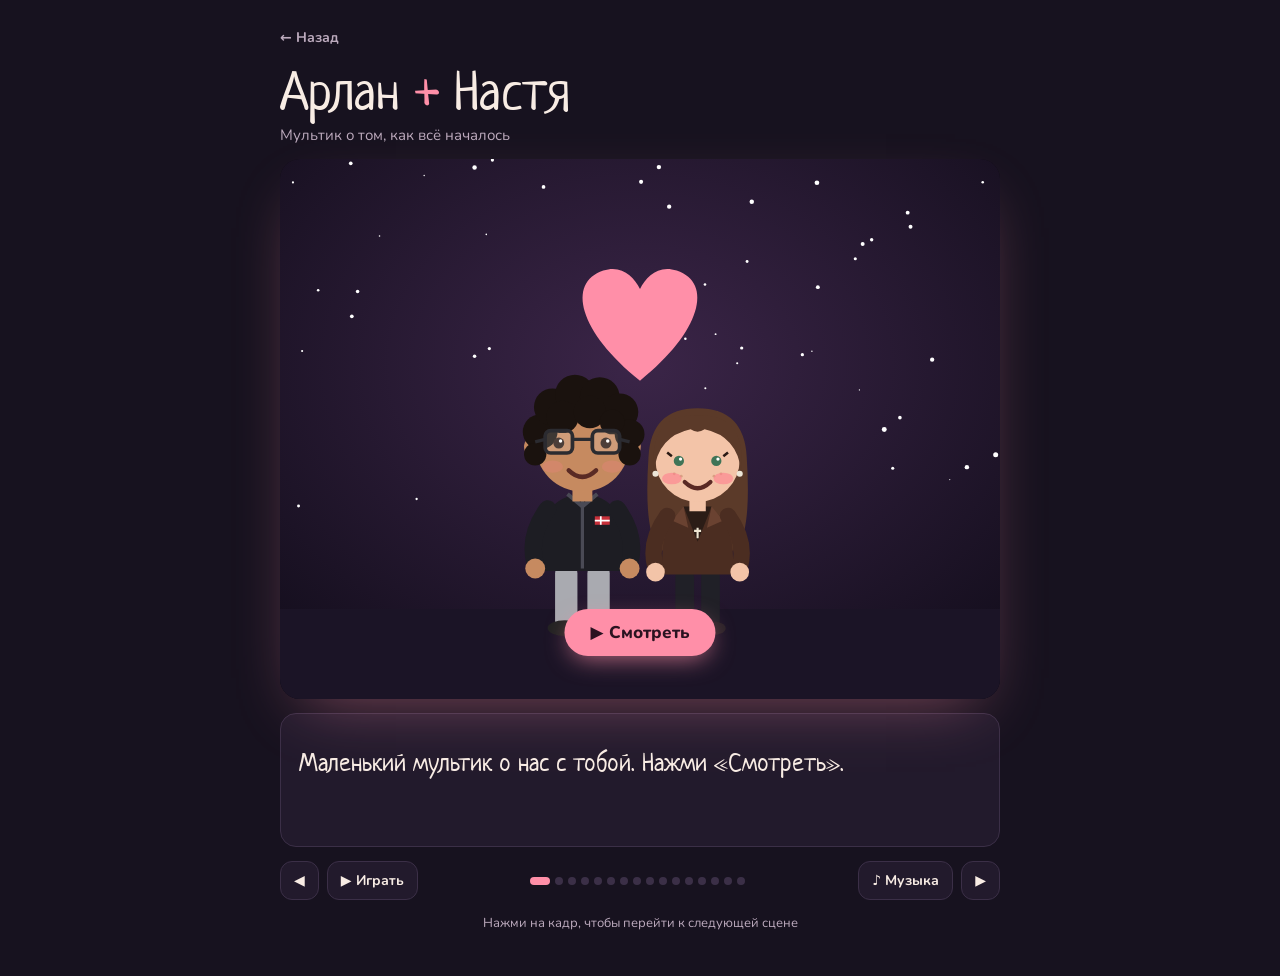
==== static/story.html @ aa07fffa "Мультик «Наш мультик»: отдельная страница и кнопка на вкладке «Мы» Co-Authored-By: Claude Opus 5.5 <" ====
<!doctype html>
<html lang="ru">
<head>
<meta charset="utf-8">
<meta name="viewport" content="width=device-width, initial-scale=1, viewport-fit=cover">
<title>Наш мультик</title>
<script src="https://telegram.org/js/telegram-web-app.js"></script>
<link rel="preconnect" href="https://fonts.googleapis.com">
<link rel="stylesheet" href="https://fonts.googleapis.com/css2?family=Neucha&family=Nunito:wght@400;700;800&display=swap">
<style>
/* Layout: one centered "cinema" player, caption card under the frame, controls row. Single night theme by choice. */
:root{
  --bg:#17121f; --panel:#221a2c; --line:#3b2f47; --fg:#f8ece4; --muted:#bcaabd;
  --rose:#ff8fa8; --gold:#f5c46b;
  --hand:'Neucha','Comic Sans MS',cursive; --body:'Nunito',system-ui,-apple-system,sans-serif;
  color-scheme:dark;
}
body{background:var(--bg);color:var(--fg);font-family:var(--body);
  padding-left:max(16px,env(safe-area-inset-left,0px));padding-right:max(16px,env(safe-area-inset-right,0px));padding-top:calc(16px + env(safe-area-inset-top,0px));padding-bottom:calc(36px + env(safe-area-inset-bottom,0px))}
.back{font:700 14px var(--body);color:var(--muted);background:none;border:0;padding:4px 0;cursor:pointer;align-self:flex-start}
.wrap{max-width:720px;margin:0 auto;display:flex;flex-direction:column;gap:14px}
header h1{font-family:var(--hand);font-weight:400;font-size:clamp(36px,9vw,54px);margin:0;line-height:1;text-wrap:balance}
header h1 span{color:var(--rose)}
header p{margin:6px 0 0;color:var(--muted);font-size:15px}
.stage{position:relative;aspect-ratio:4/3;max-width:100%;border-radius:20px;overflow:hidden;background:#0d0a12;
  box-shadow:0 24px 60px -24px rgba(255,143,168,.45);cursor:pointer;-webkit-tap-highlight-color:transparent}
.stage svg{display:block;width:100%;height:100%}
.bar{position:absolute;left:0;bottom:0;height:4px;width:0;background:var(--rose)}
.bar.run{animation:bar linear forwards}
@keyframes bar{to{width:100%}}
.startbtn{position:absolute;left:50%;bottom:8%;transform:translateX(-50%);font:800 17px var(--body);padding:12px 26px;border-radius:999px;border:0;
  background:var(--rose);color:#2a1220;cursor:pointer;box-shadow:0 8px 24px -6px rgba(255,143,168,.7);white-space:nowrap}
.startbtn:focus-visible,.btn:focus-visible,.dot:focus-visible{outline:2px solid var(--gold);outline-offset:3px}
.cap{background:var(--panel);border:1px solid var(--line);border-radius:16px;padding:14px 18px;min-height:104px}
.eyebrow{font-size:12px;letter-spacing:.08em;text-transform:uppercase;color:var(--gold);font-weight:800;min-height:15px}
.captext{font-family:var(--hand);font-size:clamp(21px,4.8vw,26px);line-height:1.3;margin-top:4px}
.captext.in{animation:capin .7s ease both}
@keyframes capin{from{opacity:0;transform:translateY(6px)}to{opacity:1;transform:none}}
.controls{display:flex;align-items:center;gap:8px;flex-wrap:wrap}
.btn{font:700 14px var(--body);color:var(--fg);background:var(--panel);border:1px solid var(--line);border-radius:12px;padding:9px 13px;cursor:pointer}
.btn:active{transform:translateY(1px)}
.dots{display:flex;gap:5px;flex:1;justify-content:center;min-width:0;flex-wrap:wrap}
.dot{width:8px;height:8px;border-radius:4px;background:var(--line);border:0;padding:0;cursor:pointer;transition:width .3s,background .3s}
.dot.on{background:var(--rose);width:20px}
.hint{color:var(--muted);font-size:13px;text-align:center;margin:0}

/* scene animation */
.hand{font-family:var(--hand)} .ui{font-family:var(--body)}
.bob{animation:bob 2.6s ease-in-out infinite}
@keyframes bob{50%{transform:translateY(-1.6px)}}
.blink{transform-box:fill-box;transform-origin:center;animation:blink 4.2s infinite}
@keyframes blink{0%,93%,100%{transform:scaleY(1)}96%{transform:scaleY(.1)}}
.pop{transform-box:fill-box;transform-origin:center bottom;animation:pop .55s cubic-bezier(.3,1.6,.5,1) both}
@keyframes pop{from{opacity:0;transform:scale(.4)}to{opacity:1;transform:scale(1)}}
.popbig{transform-box:fill-box;transform-origin:center;animation:popbig 1.2s cubic-bezier(.3,1.6,.5,1) both}
@keyframes popbig{0%{opacity:0;transform:scale(.2)}60%{opacity:1;transform:scale(1.15)}100%{opacity:1;transform:scale(1)}}
.rise{animation:rise 3.4s ease-in infinite both}
@keyframes rise{0%{opacity:0;transform:translateY(0) scale(.6)}20%{opacity:1}100%{opacity:0;transform:translateY(-80px) scale(1.15)}}
.fall{transform-box:fill-box;transform-origin:center;animation:fall 7s linear infinite}
@keyframes fall{from{transform:translate(0,-20px) rotate(0)}to{transform:translate(-40px,320px) rotate(400deg)}}
.tw{animation:tw 3s ease-in-out infinite}
@keyframes tw{50%{opacity:.25}}
.flick{animation:flick 4s ease-in-out infinite}
@keyframes flick{50%{opacity:.75}}
.flick2{animation:flick2 .9s steps(3) infinite}
@keyframes flick2{0%{opacity:1}33%{opacity:.8}66%{opacity:.93}}
.pulse{transform-box:fill-box;transform-origin:center;animation:pulse 1.6s ease-in-out infinite}
@keyframes pulse{0%,100%{transform:scale(1)}15%{transform:scale(1.12)}30%{transform:scale(1)}45%{transform:scale(1.08)}}
.drift-r{animation:dr 7s ease-in-out both}
@keyframes dr{from{transform:translateX(-26px)}to{transform:translateX(26px)}}
.drift-l{animation:dl 7s ease-in-out both}
@keyframes dl{from{transform:translateX(26px)}to{transform:translateX(-26px)}}
.drive{animation:drive 5s linear infinite}
@keyframes drive{from{transform:translateX(-140px)}to{transform:translateX(560px)}}
.sunup{animation:sunup 6.5s ease-out both}
@keyframes sunup{from{transform:translateY(70px)}to{transform:translateY(0)}}
.fadeout{animation:fadeout 5.5s ease-out both}
@keyframes fadeout{from{opacity:.85}to{opacity:0}}
.steam{animation:steam 2.4s ease-in-out infinite}
@keyframes steam{0%{opacity:0;transform:translateY(3px)}40%{opacity:.8}100%{opacity:0;transform:translateY(-6px)}}
.flame{transform-box:fill-box;transform-origin:center bottom;animation:flame .5s ease-in-out infinite alternate}
@keyframes flame{from{transform:scale(1,1) rotate(-3deg)}to{transform:scale(.9,1.12) rotate(3deg)}}
.glowtext{animation:flick 2.5s ease-in-out infinite}
@media (prefers-reduced-motion:reduce){
  .stage *{animation-duration:.001s!important;animation-iteration-count:1!important;animation-delay:0s!important}
  .captext.in{animation:none}
}
</style>
</head>
<body>


<div class="wrap">
  <button class="back" id="back" type="button">← Назад</button>
  <header>
    <h1>Арлан <span>+</span> Настя</h1>
    <p>Мультик о том, как всё началось</p>
  </header>

  <div class="stage" id="stage" role="button" tabindex="0" aria-label="Следующая сцена">
    <svg id="sv" viewBox="0 0 400 300" preserveAspectRatio="xMidYMid slice" aria-hidden="true"></svg>
    <div class="bar" id="bar"></div>
    <button class="startbtn" id="start" type="button">▶ Смотреть</button>
  </div>

  <div class="cap" aria-live="polite">
    <div class="eyebrow" id="eb"></div>
    <div class="captext" id="ct"></div>
  </div>

  <div class="controls">
    <button class="btn" id="prev" type="button" aria-label="Назад">◀</button>
    <button class="btn" id="play" type="button">❚❚ Пауза</button>
    <div class="dots" id="dots"></div>
    <button class="btn" id="mus" type="button">♪ Музыка</button>
    <button class="btn" id="next" type="button" aria-label="Вперёд">▶</button>
  </div>
  <p class="hint">Нажми на кадр, чтобы перейти к следующей сцене</p>
</div>

<script>
/* Telegram Mini App: системная кнопка «Назад» возвращает в приложение */
const tg=window.Telegram?.WebApp;tg?.ready();tg?.expand();
const goBack=()=>{if(history.length>1)history.back();else location.href='/'};
document.getElementById('back').onclick=goBack;
if(tg?.BackButton&&tg.isVersionAtLeast?.('6.1')){tg.BackButton.show();tg.BackButton.onClick(goBack)}
/* ---------- helpers ---------- */
const R=seed=>{let s=seed;return()=>(s=(s*16807)%2147483647)/2147483647};
const f1=n=>n.toFixed(1);
function stars(n,maxY=150,seed=3){const r=R(seed);let o='';for(let k=0;k<n;k++){o+=`<circle class="tw" style="animation-delay:${f1(r()*3)}s" cx="${f1(r()*400)}" cy="${f1(r()*maxY)}" r="${(r()*1.1+.3).toFixed(2)}" fill="#fff"/>`}return o}
const HEART='M0 8 C -10 0 -12 -8 -6 -10 C -3 -11 -1 -9 0 -7 C 1 -9 3 -11 6 -10 C 12 -8 10 0 0 8Z';
const heart=(x,y,s,c)=>`<path transform="translate(${x} ${y}) scale(${s})" d="${HEART}" fill="${c}"/>`;
function rising(x,y,n,seed=9,base=0){const r=R(seed);let o='';for(let k=0;k<n;k++){o+=`<g class="rise" style="animation-delay:${f1(base+k*.6+r()*.3)}s">${heart(f1(x+(r()-.5)*40),f1(y+(r()-.5)*10),(r()*.5+.7).toFixed(2),k%2?'#ff8fa8':'#ff5f7e')}</g>`}return o}
function bubble(x,y,t,d=0,side='l'){const w=t.length*6.4+24,bx=x-w/2;
  const tail=side==='none'?`<circle cx="${x-8}" cy="${y+17}" r="3" fill="#fffaf5" stroke="#2b2030" stroke-width="1.2"/><circle cx="${x-13}" cy="${y+24}" r="2" fill="#fffaf5" stroke="#2b2030" stroke-width="1.2"/>`
   :side==='l'?`<path d="M${x-w/4},${y+10} l-7,10 l14,-10" fill="#fffaf5" stroke="#2b2030" stroke-width="1.4" stroke-linejoin="round"/>`
   :`<path d="M${x+w/4},${y+10} l7,10 l-14,-10" fill="#fffaf5" stroke="#2b2030" stroke-width="1.4" stroke-linejoin="round"/>`;
  return `<g class="pop" style="animation-delay:${d}s">${tail}<rect x="${f1(bx)}" y="${y-13}" width="${f1(w)}" height="24" rx="12" fill="#fffaf5" stroke="#2b2030" stroke-width="1.4"/><rect x="${f1(bx+1)}" y="${y+5}" width="${f1(w-2)}" height="5" fill="#fffaf5"/><text x="${x}" y="${y+4}" text-anchor="middle" font-size="11.5" font-weight="800" class="ui" fill="#2b2030">${t}</text></g>`}
const hu=(x,y,s,w)=>[x+(w+10)*s,y-67*s];

/* ---------- characters ---------- */
const G={sk:'#c68a60',hair:'#1a120e'}, N={sk:'#f3c4a8',hair:'#5b3a29'};
function eyes(o,dx,y,col){
  if(o.mood==='laugh')return `<path d="M${-dx-3},${y+1} Q${-dx},${y-3} ${-dx+3},${y+1} M${dx-3},${y+1} Q${dx},${y-3} ${dx+3},${y+1}" stroke="#2a1a14" stroke-width="1.7" fill="none" stroke-linecap="round"/>`;
  return `<g class="blink"><circle cx="${-dx}" cy="${y}" r="2.2" fill="${col}"/><circle cx="${dx}" cy="${y}" r="2.2" fill="${col}"/><circle cx="${-dx+.7}" cy="${y-.8}" r=".7" fill="#fff"/><circle cx="${dx+.7}" cy="${y-.8}" r=".7" fill="#fff"/></g>`}
function mouth(o,y){const m=o.mood||'smile';
  if(m==='laugh')return `<path d="M-7,${y-2} Q0,${y+9} 7,${y-2}Z" fill="#7a2e33"/><path d="M-5,${y-1.3} H5" stroke="#fff" stroke-width="1.7"/>`;
  if(m==='o')return `<ellipse cx="0" cy="${y}" rx="2.4" ry="3" fill="#7a2e33"/>`;
  return `<path d="M-5.5,${y-1.5} Q0,${y+3.8} 5.5,${y-1.5}" stroke="#5a2a24" stroke-width="1.8" fill="none" stroke-linecap="round"/>`}
function blush(o,y,dx=12){const op=o.blush?.6:.22;return `<ellipse cx="${-dx}" cy="${y}" rx="4.2" ry="2.5" fill="#ff7f8e" opacity="${op}"/><ellipse cx="${dx}" cy="${y}" rx="4.2" ry="2.5" fill="#ff7f8e" opacity="${op}"/>`}
function arms(o,top,sk,w){
  const L=`<path d="M${-w},-49 Q${-w-8},-38 ${-w-5},-27" stroke="${top}" stroke-width="7" fill="none" stroke-linecap="round"/><circle cx="${-w-5}" cy="-25" r="4" fill="${sk}"/>`;
  const Rr=o.arm==='up'
    ?`<path d="M${w},-49 Q${w+12},-50 ${w+10},-64" stroke="${top}" stroke-width="7" fill="none" stroke-linecap="round"/><circle cx="${w+10}" cy="-67" r="4" fill="${sk}"/>`
    :`<path d="M${w},-49 Q${w+8},-38 ${w+5},-27" stroke="${top}" stroke-width="7" fill="none" stroke-linecap="round"/><circle cx="${w+5}" cy="-25" r="4" fill="${sk}"/>`;
  return L+Rr}
const apron=(c='#8d8a6f',logo=true)=>`<path d="M-13,-47 L13,-47 L15,-14 L-15,-14Z" fill="${c}"/><path d="M-11,-47 L-15,-54 M11,-47 L15,-54" stroke="${c}" stroke-width="2.5"/>${logo?`<circle cx="0" cy="-33" r="4.5" fill="none" stroke="#f3f0e6" stroke-width="1.2"/><circle cx="-9" cy="-44" r="1.6" fill="#cfcfcf"/><circle cx="9" cy="-44" r="1.6" fill="#cfcfcf"/>`:`<rect x="-6" y="-32" width="12" height="8" rx="2" fill="rgba(255,255,255,.25)"/>${heart(0,-40,.45,'#fff')}`}`;

function guy(x,y,o={}){const s=o.s||1.38,out=o.outfit||'fleece';
  const top={fleece:'#1d1d23',apron:'#efece5',black:'#151518'}[out];
  const pants=out==='fleece'?'#a9aab0':'#2a2a30';
  let ex='';
  if(out==='fleece')ex=`<path d="M0,-53 V-25" stroke="#4a4a55" stroke-width="1.3"/><path d="M-6,-55 L0,-50 L6,-55" stroke="#4a4a55" stroke-width="1.6" fill="none"/><rect x="5" y="-46" width="6" height="3.4" fill="#c8303a"/><path d="M5,-44.3 h6 M7.4,-46 v3.4" stroke="#fff" stroke-width=".7"/>`;
  if(out==='apron')ex=apron();
  if(out==='black')ex=`<path d="M-7,-54 L0,-46 L7,-54" stroke="#33333b" stroke-width="2" fill="none"/>`;
  if(o.apronC)ex+=apron(o.apronC,false);
  if(o.bag)ex+=`<path d="M-12,-53 L-14,-28 M12,-53 L14,-28" stroke="#dcdcd6" stroke-width="3.2"/>`;
  const hair=[[-17,-80,7],[-12,-90,7.5],[-3,-95,8],[7,-94,8],[15,-88,7.5],[19,-79,6],[-19,-71,4.5],[19,-71,4.5],[-8,-86,6.5],[3,-88,6.5],[12,-84,5]].map(([a,b,r])=>`<circle cx="${a}" cy="${b}" r="${r}"/>`).join('');
  return `<g transform="translate(${x} ${y}) scale(${s})"><g class="${o.cls||'bob'}">
<rect x="-11" y="-26" width="9" height="25" rx="3" fill="${pants}"/><rect x="2" y="-26" width="9" height="25" rx="3" fill="${pants}"/>
<ellipse cx="-7" cy="-1" rx="7" ry="3.2" fill="#222"/><ellipse cx="7" cy="-1" rx="7" ry="3.2" fill="#222"/>
<path d="M-18,-24 Q-20,-54 0,-55 Q20,-54 18,-24Z" fill="${top}"/>${ex}
${arms(o,top,G.sk,14)}
<rect x="-4" y="-60" width="8" height="8" fill="${G.sk}"/>
<circle cx="-19" cy="-74" r="4.5" fill="${G.sk}"/><circle cx="19" cy="-74" r="4.5" fill="${G.sk}"/>
<circle cx="0" cy="-75" r="19" fill="${G.sk}"/>
<g fill="${G.hair}">${hair}</g>
${blush(o,-66)}${eyes(o,9.5,-75.5,'#2a1a14')}
<g fill="rgba(255,255,255,.16)" stroke="#2b2b30" stroke-width="1.5"><rect x="-15" y="-80.5" width="11" height="9" rx="2.2"/><rect x="4" y="-80.5" width="11" height="9" rx="2.2"/></g>
<path d="M-4,-77 H4 M-15,-77 L-19,-76 M15,-77 L19,-76" stroke="#2b2b30" stroke-width="1.3"/>
${mouth(o,-63)}
</g></g>`}

function girl(x,y,o={}){const s=o.s||1.3,out=o.outfit||'leather';
  const top={leather:'#4b2d21',hoodie:'#eaa79c',apron:'#efece5',black:'#18171b'}[out];
  const pants=out==='hoodie'?'#8e8f97':'#202027';
  const cross=`<path d="M0,-44 v4.5 M-1.5,-42.6 h3" stroke="#eee5d2" stroke-width=".9"/>`;
  let ex='';
  if(out==='leather')ex=`<path d="M-6,-53 L0,-38 L6,-53Z" fill="#2b1c16"/><path d="M-6,-53 L-11,-47 L-4,-44Z M6,-53 L11,-47 L4,-44Z" fill="#6a4231"/>${cross}`;
  if(out==='hoodie')ex=`<path d="M-9,-53 Q0,-46 9,-53" stroke="#d48d83" stroke-width="2.6" fill="none"/><path d="M-3,-50 v9 M3,-50 v9" stroke="#f8d6d0" stroke-width="1.2"/><path d="M-11,-35 H11 V-28 H-11Z" fill="#df978c"/>`;
  if(out==='apron')ex=apron();
  if(out==='black')ex=`<path d="M-6,-53 Q0,-41 6,-53" stroke="#eee5d2" stroke-width=".7" fill="none"/>${cross}`;
  if(o.apronC)ex+=apron(o.apronC,false);
  const back=o.hair==='pony'?`<ellipse cx="0" cy="-78" rx="19.5" ry="18" fill="${N.hair}"/>`
    :`<path d="M-21,-74 Q-23,-44 -17,-35 Q-8,-31 0,-35 Q8,-31 17,-35 Q23,-44 21,-74 Q20,-95 0,-95 Q-20,-95 -21,-74Z" fill="${N.hair}"/>`;
  const lash=o.mood==='laugh'?'':`<path d="M-11,-74.5 l-2,-1.6 M11,-74.5 l2,-1.6" stroke="#2a1a14" stroke-width="1.1"/>`;
  return `<g transform="translate(${x} ${y}) scale(${s})"><g class="${o.cls||'bob'}">
${back}
<rect x="-9.5" y="-26" width="8" height="25" rx="3" fill="${pants}"/><rect x="1.5" y="-26" width="8" height="25" rx="3" fill="${pants}"/>
<ellipse cx="-6" cy="-1" rx="6" ry="3" fill="#2a2228"/><ellipse cx="6" cy="-1" rx="6" ry="3" fill="#2a2228"/>
<path d="M-15,-24 Q-17,-52 0,-53 Q17,-52 15,-24Z" fill="${top}"/>${ex}
${arms(o,top,N.sk,13)}
<rect x="-3.5" y="-58" width="7" height="7" fill="${N.sk}"/>
<circle cx="0" cy="-73" r="18" fill="${N.sk}"/>
<path d="M-18.6,-68 Q-21,-93 0,-92 Q21,-93 18.6,-68 Q17,-83 3,-86 Q0,-84 -3,-86 Q-17,-83 -18.6,-68Z" fill="${N.hair}"/>
<circle cx="-18" cy="-67" r="1.3" fill="#ece6d8"/><circle cx="18" cy="-67" r="1.3" fill="#ece6d8"/>
<g fill="#c98a6c" opacity=".6"><circle cx="-10" cy="-67" r=".6"/><circle cx="-7" cy="-66" r=".6"/><circle cx="7" cy="-66" r=".6"/><circle cx="10" cy="-67" r=".6"/></g>
${blush(o,-65,11)}${eyes(o,8,-72.5,'#3f7457')}${lash}
${mouth(o,-62)}
</g></g>`}

/* ---------- props ---------- */
const cup=(x,y)=>`<g transform="translate(${f1(x)} ${f1(y)})"><path class="steam" d="M-1,-6 q-3,-4 0,-8 q3,-4 0,-8" stroke="#fff" stroke-opacity=".75" fill="none" stroke-width="1.3"/><path d="M-5,0 L5,0 L4,12 L-4,12Z" fill="#f4efe6"/><rect x="-6" y="-2" width="12" height="3" rx="1" fill="#6b4a36"/><rect x="-4.6" y="4" width="9.2" height="4" fill="#b98a62"/></g>`;
const tray=(x,y)=>`<g transform="translate(${f1(x)} ${f1(y)})"><rect x="-10" y="-11" width="7" height="9" rx="1.5" fill="#fff"/><rect x="2" y="-13" width="6" height="11" rx="1" fill="#e8d7c0"/><ellipse cx="0" cy="-1" rx="17" ry="3.6" fill="#3a3a40"/></g>`;
const phone=(x,y)=>`<g transform="translate(${f1(x)} ${f1(y)})"><rect x="-5.5" y="-10" width="11" height="19" rx="2.4" fill="#26222b"/><rect x="-4.2" y="-8.3" width="8.4" height="15" rx="1.2" fill="#9fd0ff" class="flick"/></g>`;
function bouquet(x,y){const r=R(21);let ro='';const pts=[];for(let k=0;k<30;k++){const a=r()*Math.PI*2,d=Math.sqrt(r());pts.push([Math.cos(a)*d*30,Math.sin(a)*d*11-19])}
  pts.sort((a,b)=>a[1]-b[1]).forEach(([a,b])=>{ro+=`<circle cx="${f1(a)}" cy="${f1(b)}" r="5.3" fill="#fbd0d4"/><circle cx="${f1(a)}" cy="${f1(b)}" r="2.7" fill="#ec7f98"/>`});
  return `<g transform="translate(${x} ${y})"><path d="M-37,-16 L37,-16 L9,48 L-9,48Z" fill="#f4a6c8"/><ellipse cx="0" cy="-19" rx="34" ry="13" fill="#2f6b3e"/>${ro}<path d="M-39,-12 Q0,6 39,-12 L31,10 Q0,22 -31,10Z" fill="#e87cb0"/><path d="M-10,40 L10,40 L17,57 L0,48 L-17,57Z" fill="#f8b6d4"/></g>`}
const popcorn=(x,y)=>`<g transform="translate(${x} ${y})"><g fill="#fff4cf"><circle cx="-8" cy="-21" r="5"/><circle cx="0" cy="-24" r="5.5"/><circle cx="8" cy="-21" r="5"/><circle cx="-3" cy="-19" r="4"/><circle cx="4" cy="-19" r="4"/></g><path d="M-12,-18 L12,-18 L9,8 L-9,8Z" fill="#fff"/><path d="M-8,-18 L-6.5,8 L-3.5,8 L-4.5,-18Z M3.5,-18 L3,8 L6,8 L8,-18Z" fill="#d8323f"/></g>`;
function benchBack(x,g,w,s=1.35){return `<g fill="#6b4630"><rect x="${x-w/2}" y="${g-62*s}" width="${w}" height="${7*s}" rx="2"/><rect x="${x-w/2}" y="${g-50*s}" width="${w}" height="${7*s}" rx="2"/></g>`}
function benchFront(x,g,w,s=1.35){return `<rect x="${x-w/2-4}" y="${g-28*s}" width="${w+8}" height="${8*s}" rx="2" fill="#87593b"/><rect x="${x-w/2+6}" y="${g-17*s}" width="6" height="${17*s}" fill="#2c2a30"/><rect x="${x+w/2-12}" y="${g-17*s}" width="6" height="${17*s}" fill="#2c2a30"/>`}
function sparkle(x,y,d,c='#ffe9a8'){return `<g class="pop" style="animation-delay:${d}s"><path transform="translate(${x} ${y})" d="M0,-7 L1.6,-1.6 L7,0 L1.6,1.6 L0,7 L-1.6,1.6 L-7,0 L-1.6,-1.6Z" fill="${c}"/></g>`}
const label=(x,y,t,anchor='start')=>{const w=t.length*7.4+18;const rx=anchor==='end'?x-w:x;return `<rect x="${rx}" y="${y-14}" width="${w}" height="21" rx="10.5" fill="rgba(20,14,28,.55)"/><text x="${rx+w/2}" y="${y+1}" text-anchor="middle" font-size="12" font-weight="800" class="ui" fill="#fff">${t}</text>`};

/* ---------- backgrounds ---------- */
function cafeBg(){const r=R(11);let sp='';const cs=['#b9ad9c','#f0e8db','#a99c8a'];for(let k=0;k<70;k++)sp+=`<circle cx="${f1(r()*400)}" cy="${f1(238+r()*62)}" r="${(r()*1.6+.4).toFixed(2)}" fill="${cs[k%3]}"/>`;
  return `<defs><linearGradient id="wall" x1="0" y1="0" x2="0" y2="1"><stop offset="0" stop-color="#efe3d0"/><stop offset="1" stop-color="#d8c6ad"/></linearGradient><radialGradient id="lampg"><stop offset="0" stop-color="#ffe7b0" stop-opacity=".85"/><stop offset="1" stop-color="#ffe7b0" stop-opacity="0"/></radialGradient></defs>
<rect width="400" height="300" fill="url(#wall)"/>
<g fill="#c9b293" opacity=".35"><ellipse cx="160" cy="120" rx="9" ry="3"/><ellipse cx="200" cy="170" rx="6" ry="2"/><ellipse cx="140" cy="200" rx="10" ry="3"/><ellipse cx="220" cy="100" rx="5" ry="2"/></g>
<rect x="22" y="44" width="96" height="120" rx="4" fill="#cfe3ea" stroke="#9c6a3c" stroke-width="5"/><path d="M70,44 V164 M22,104 H118" stroke="#9c6a3c" stroke-width="3"/>
${[160,230,300].map(x=>`<path d="M${x},0 V38" stroke="#3a2b22" stroke-width="1.5"/><circle cx="${x}" cy="58" r="42" fill="url(#lampg)" class="flick"/><path d="M${x-12},50 Q${x},32 ${x+12},50Z" fill="#2f2620"/>`).join('')}
<rect x="252" y="88" width="120" height="5" fill="#9c6a3c"/><g fill="#fff"><rect x="262" y="76" width="9" height="12" rx="2"/><rect x="278" y="78" width="8" height="10" rx="2"/><rect x="342" y="76" width="9" height="12" rx="2"/></g><path d="M300,88 q6,-14 14,0" fill="#5d8a4e"/>
<rect x="236" y="158" width="170" height="80" fill="#b07c48"/><rect x="232" y="152" width="178" height="8" rx="2" fill="#8a5b30"/>
<g stroke="#9a6a3c" stroke-width="2">${[250,266,282,298,314,330,346,362,378,394].map(x=>`<path d="M${x},162 V236"/>`).join('')}</g>
<rect x="300" y="122" width="50" height="30" rx="4" fill="#c9ccd1"/><rect x="306" y="128" width="38" height="8" rx="1" fill="#3a3d44"/><circle cx="315" cy="144" r="2" fill="#e05050"/>
<rect y="236" width="400" height="64" fill="#ddd5c8"/>${sp}`}

function parkBg(seed=5){const r=R(seed);let dots='',lv='';
  for(let k=0;k<45;k++)dots+=`<circle cx="${f1(r()*400)}" cy="${f1(r()*115)}" r="${f1(r()*1.6+1.6)}" fill="#d8b440" opacity=".8"/>`;
  for(let k=0;k<8;k++)lv+=`<g class="fall" style="animation-delay:${f1(-r()*7)}s;animation-duration:${f1(6+r()*4)}s"><ellipse cx="${f1(30+r()*360)}" cy="0" rx="3.2" ry="1.8" fill="#e6b93e"/></g>`;
  return `<defs><linearGradient id="nsky" x1="0" y1="0" x2="0" y2="1"><stop offset="0" stop-color="#0b1026"/><stop offset="1" stop-color="#2a3352"/></linearGradient><radialGradient id="lamp"><stop offset="0" stop-color="#fff2c4" stop-opacity=".9"/><stop offset=".35" stop-color="#ffd98a" stop-opacity=".28"/><stop offset="1" stop-color="#ffd98a" stop-opacity="0"/></radialGradient></defs>
<rect width="400" height="300" fill="url(#nsky)"/>${stars(30,120,seed)}
<rect x="40" y="90" width="9" height="170" fill="#251c16"/><rect x="352" y="100" width="8" height="160" fill="#251c16"/><rect x="120" y="70" width="6" height="170" fill="#251c16"/>
<g fill="#1d3624"><ellipse cx="30" cy="70" rx="80" ry="60"/><ellipse cx="130" cy="38" rx="72" ry="45"/><ellipse cx="260" cy="28" rx="92" ry="45"/><ellipse cx="380" cy="70" rx="70" ry="60"/></g>
<g fill="#2b4a2c"><ellipse cx="60" cy="88" rx="50" ry="32"/><ellipse cx="350" cy="96" rx="46" ry="30"/><ellipse cx="200" cy="44" rx="40" ry="22"/></g>${dots}
<rect x="318" y="118" width="4" height="150" fill="#3b4049"/><ellipse cx="320" cy="116" rx="10" ry="6" fill="#fff4d0"/><circle cx="320" cy="124" r="95" fill="url(#lamp)" class="flick"/>
<rect y="240" width="400" height="60" fill="#1f2a1d"/><path d="M110,300 L290,300 L236,240 L164,240Z" fill="#6a5747"/>
<g stroke="#57473a" stroke-width="1"><path d="M156,255 H244 M145,270 H255 M132,286 H268"/></g>
<g fill="#d0a63a" opacity=".7"><ellipse cx="60" cy="262" rx="3" ry="1.6"/><ellipse cx="300" cy="280" rx="3" ry="1.6"/><ellipse cx="340" cy="258" rx="3" ry="1.6"/><ellipse cx="80" cy="290" rx="3" ry="1.6"/></g>${lv}`}

function house(x,g,w,h,wall,roof,r){const ww=w*.22,wh=h*.32,wy=g-h*.72;
  const win=(wx,lit)=>`<rect x="${f1(wx)}" y="${f1(wy)}" width="${f1(ww)}" height="${f1(wh)}" fill="${lit?'#ffd98a':'#232236'}" ${lit?`class="flick" style="animation-delay:${f1(r()*3)}s"`:''}/><path d="M${f1(wx+ww/2)},${f1(wy)} v${f1(wh)} M${f1(wx)},${f1(wy+wh/2)} h${f1(ww)}" stroke="#5a4636" stroke-width="1.5"/><rect x="${f1(wx-2)}" y="${f1(wy+wh)}" width="${f1(ww+4)}" height="3" fill="#e9e1d6"/>`;
  return `<rect x="${f1(x+w*.68)}" y="${f1(g-h-h*.5)}" width="${f1(w*.1)}" height="${f1(h*.4)}" fill="#5a3b2d"/><rect x="${x}" y="${g-h}" width="${w}" height="${h}" fill="${wall}"/><rect x="${x}" y="${g-h}" width="${w}" height="${h}" fill="#0b0e22" opacity=".28"/><path d="M${x-10},${g-h} L${f1(x+w/2)},${f1(g-h-h*.62)} L${x+w+10},${g-h}Z" fill="${roof}"/>${win(x+w*.14,r()<.85)}${win(x+w*.64,r()<.6)}`}
function fence(x0,x1,g,gx){let o='';for(let x=x0;x<x1;x+=9){if(gx&&x>gx-6&&x<gx+42)continue;o+=`<path d="M${x},${g} V${g-36} l3.5,-4 l3.5,4 V${g}Z" fill="#7a5638"/>`}
  o+=`<rect x="${x0}" y="${g-28}" width="${x1-x0}" height="4" fill="#5e412a"/><rect x="${x0}" y="${g-13}" width="${x1-x0}" height="4" fill="#5e412a"/>`;
  if(gx)o+=`<path d="M${gx},${g} V${g-44} Q${gx+20},${g-58} ${gx+40},${g-44} V${g}Z" fill="#4a3424"/><path d="M${gx+20},${g} V${g-52}" stroke="#3a2818" stroke-width="1.5"/><circle cx="${gx+30}" cy="${g-22}" r="2" fill="#d8b440"/><circle cx="${gx+20}" cy="${g-62}" r="3" fill="#ffe7a8"/>`;return o}
function houseBg(mode='gate'){const r=R(mode==='gate'?17:23);
  const sky=`<defs><linearGradient id="hsky" x1="0" y1="0" x2="0" y2="1"><stop offset="0" stop-color="#0d1129"/><stop offset="1" stop-color="#2f3355"/></linearGradient><radialGradient id="lamp2"><stop offset="0" stop-color="#fff2c4" stop-opacity=".85"/><stop offset="1" stop-color="#ffd98a" stop-opacity="0"/></radialGradient></defs>
<rect width="400" height="300" fill="url(#hsky)"/>${stars(28,110,mode==='gate'?8:14)}<circle cx="60" cy="44" r="15" fill="#fff6dc"/><circle cx="66" cy="39" r="13" fill="#141a36"/>`;
  const ground=`<rect y="238" width="400" height="62" fill="#22202e"/><rect y="238" width="400" height="5" fill="#3a3748"/>`;
  const lamp=x=>`<rect x="${x-2}" y="120" width="4" height="120" fill="#3b4049"/><ellipse cx="${x}" cy="118" rx="9" ry="5" fill="#fff4d0"/><circle cx="${x}" cy="126" r="80" fill="url(#lamp2)" opacity=".7" class="flick"/>`;
  if(mode==='street')return sky+`<g fill="#1d3624"><ellipse cx="200" cy="120" rx="46" ry="40"/></g><rect x="196" y="140" width="7" height="100" fill="#251c16"/>
${house(16,238,118,64,'#e4d3bd','#7a3b33',r)}${house(268,238,122,72,'#cdd8de','#3f4f6b',r)}${fence(0,400,240,0)}${lamp(340)}${ground}`;
  return sky+`<g fill="#1d3624"><ellipse cx="40" cy="140" rx="62" ry="52"/><ellipse cx="110" cy="176" rx="38" ry="28"/></g><rect x="36" y="160" width="8" height="80" fill="#251c16"/>
${house(196,238,184,94,'#efe1cc','#8a3f35',r)}<rect x="250" y="196" width="16" height="42" fill="#5a3b2d" opacity=".0"/>${fence(0,400,240,300)}${lamp(120)}${ground}`}

function kitchenBg(){let t='';for(let x=0;x<400;x+=20)for(let y=146;y<196;y+=14)t+=`<rect x="${x+1}" y="${y+1}" width="18" height="12" fill="#e8f0f2"/>`;
  return `<defs><radialGradient id="kl"><stop offset="0" stop-color="#ffe2a6" stop-opacity=".7"/><stop offset="1" stop-color="#ffe2a6" stop-opacity="0"/></radialGradient></defs>
<rect width="400" height="300" fill="#f3e4d6"/>
<rect x="0" y="146" width="400" height="50" fill="#cfdadd"/>${t}
<g fill="#e7d3bb" stroke="#cdb497" stroke-width="2"><rect x="150" y="18" width="78" height="86" rx="3"/><rect x="232" y="18" width="78" height="86" rx="3"/><rect x="314" y="18" width="78" height="86" rx="3"/></g>
<g fill="#b48a5e"><rect x="216" y="56" width="4" height="16" rx="2"/><rect x="242" y="56" width="4" height="16" rx="2"/><rect x="380" y="56" width="4" height="16" rx="2"/></g>
<rect x="22" y="30" width="100" height="96" rx="4" fill="#1c2346" stroke="#fff" stroke-width="5"/><circle cx="92" cy="58" r="11" fill="#fff6dc"/><circle cx="97" cy="54" r="9.5" fill="#1c2346"/><path d="M72,30 V126 M22,78 H122" stroke="#fff" stroke-width="3"/>
<circle cx="72" cy="-10" r="0"/>
<path d="M270,0 V34" stroke="#3a2b22" stroke-width="1.5"/><circle cx="270" cy="56" r="70" fill="url(#kl)" class="flick"/><path d="M258,46 Q270,28 282,46Z" fill="#c4473f"/>
<rect x="0" y="196" width="400" height="8" fill="#ece5dc"/><rect x="0" y="204" width="400" height="40" fill="#b9885a"/>
<g stroke="#9c6f45" stroke-width="2">${[60,140,220,300,380].map(x=>`<path d="M${x},206 V242"/>`).join('')}</g>
<rect x="300" y="168" width="70" height="28" rx="3" fill="#2d2f36"/><circle cx="318" cy="178" r="6" fill="#47494f"/><circle cx="352" cy="178" r="6" fill="#47494f"/>
<rect y="244" width="400" height="56" fill="#d9c3a6"/><g stroke="#c8ae8e" stroke-width="1.5"><path d="M0,262 H400 M0,282 H400 M90,244 V262 M210,262 V282 M320,244 V262 M150,282 V300"/></g>`}
function pizza(x,y){return `<g transform="translate(${f1(x)} ${f1(y)})"><path class="steam" d="M-8,-12 q-3,-5 0,-10 q3,-5 0,-10 M6,-12 q-3,-5 0,-10 q3,-5 0,-10" stroke="#fff" stroke-opacity=".9" fill="none" stroke-width="1.5"/><rect x="-4" y="4" width="8" height="16" rx="3" fill="#a8743f"/><ellipse cx="0" cy="0" rx="26" ry="9" fill="#c08b52"/><ellipse cx="0" cy="-1.5" rx="22" ry="7.5" fill="#e9b665"/><ellipse cx="0" cy="-2" rx="18" ry="6" fill="#c8402e"/><g fill="#fff3cf"><ellipse cx="-8" cy="-3" rx="5" ry="2"/><ellipse cx="6" cy="-1" rx="6" ry="2.2"/><ellipse cx="0" cy="-5" rx="4" ry="1.5"/></g><g fill="#e8909a"><ellipse cx="-2" cy="-1" rx="3.4" ry="1.5"/><ellipse cx="11" cy="-4" rx="3" ry="1.3"/><ellipse cx="-12" cy="0" rx="3" ry="1.3"/></g><g fill="#3f8a3c"><ellipse cx="3" cy="-4.5" rx="2" ry=".9"/><ellipse cx="-6" cy="1" rx="2" ry=".9"/></g></g>`}
function pie(x,y){return `<g transform="translate(${f1(x)} ${f1(y)})"><path class="steam" d="M-6,-14 q-3,-5 0,-10 q3,-5 0,-10 M7,-14 q-3,-5 0,-10 q3,-5 0,-10" stroke="#fff" stroke-opacity=".9" fill="none" stroke-width="1.5"/><path d="M-26,-2 L26,-2 L22,7 L-22,7Z" fill="#e9e3dc"/><ellipse cx="0" cy="-3" rx="25" ry="8" fill="#c98a3e"/><ellipse cx="0" cy="-4" rx="21" ry="6.2" fill="#e5ad5c"/><g stroke="#f6d08a" stroke-width="2.2"><path d="M-14,-8 L-8,1 M-5,-10 L2,1 M5,-10 L11,0 M-15,-1 L15,-7 M-12,2 L18,-3"/></g><g fill="#d39645">${[-22,-15,-7,1,9,17,22].map(a=>`<circle cx="${a}" cy="${a>-20&&a<20?2.6:-2}" r="2.2"/>`).join('')}</g></g>`}
const apple=(x,y,c='#d6403a')=>`<g transform="translate(${x} ${y})"><circle r="6" fill="${c}"/><path d="M0,-6 v-3" stroke="#5a3b2d" stroke-width="1.4"/><ellipse cx="3" cy="-8" rx="3" ry="1.4" fill="#4f9a45"/><circle cx="-2" cy="-2" r="1.4" fill="#fff" opacity=".5"/></g>`;

/* ---------- scenes ---------- */
const scenes=[
// 0 title
()=>`<defs><radialGradient id="g0" cx=".5" cy=".38" r=".75"><stop offset="0" stop-color="#3b2548"/><stop offset="1" stop-color="#120d1b"/></radialGradient></defs>
<rect width="400" height="300" fill="url(#g0)"/>${stars(50,200,4)}
<g class="pulse">${heart(200,96,3.4,'#ff8fa8')}</g>${rising(200,140,5,3,0)}
<rect y="250" width="400" height="50" fill="#1b1426"/>
${guy(168,262)}${girl(232,262,{outfit:'leather',blush:true})}`,

// 1 meet
()=>{const [tx,ty]=hu(138,272,1.38,14);return `${cafeBg()}
${guy(138,272,{outfit:'apron',arm:'up'})}${tray(tx+2,ty+4)}
${girl(266,272,{outfit:'apron',hair:'pony',blush:true})}
${bubble(132,120,'Привет! Я Арлан',.5,'l')}${bubble(272,120,'А я Настя',2,'l')}
${sparkle(205,150,2.8)}${sparkle(220,135,3.1,'#ff8fa8')}`},

// 2 colleagues
()=>{const [gx,gy]=hu(110,272,1.38,14),[nx,ny]=hu(292,272,1.3,13);return `${cafeBg()}
<g class="drift-r">${guy(110,272,{outfit:'apron',arm:'up'})}${tray(gx+2,gy+4)}${bubble(108,118,'стол 4: латте',1,'none')}</g>
<g class="drift-l">${girl(292,272,{outfit:'apron',hair:'pony',arm:'up'})}${tray(nx+2,ny+4)}${bubble(292,118,'стол 2: раф',2,'none')}</g>`},

// 3 video call
()=>{const s1=1.3,[px,py]=hu(96,274,s1,13),[qx,qy]=hu(296,272,1.38,14);return `<defs><clipPath id="cl"><rect width="200" height="300"/></clipPath><clipPath id="cr"><rect x="200" width="200" height="300"/></clipPath>
<linearGradient id="gsky" x1="0" y1="0" x2="0" y2="1"><stop offset="0" stop-color="#7fc6ef"/><stop offset="1" stop-color="#e3f4fb"/></linearGradient></defs>
<g clip-path="url(#cr)">${cafeBg()}${guy(296,272,{outfit:'apron',arm:'up'})}${phone(qx,qy-2)}${label(388,26,'Алматы · смена','end')}</g>
<g clip-path="url(#cl)"><rect width="200" height="300" fill="url(#gsky)"/><circle cx="150" cy="50" r="18" fill="#fff3b8"/>
<path d="M-10,215 L40,130 L70,160 L110,92 L150,165 L180,125 L215,175 L215,240 L-10,240Z" fill="#7f93aa"/>
<path d="M110,92 L98,112 L106,108 L111,116 L117,108 L124,111Z M40,130 L32,144 L39,141 L44,146 L48,140Z" fill="#fff"/>
<path d="M-10,230 Q60,200 120,222 Q170,238 215,214 L215,300 L-10,300Z" fill="#76ad62"/><path d="M-10,262 Q90,246 215,262 L215,300 L-10,300Z" fill="#5f9750"/>
${girl(96,274,{outfit:'hoodie',arm:'up',mood:'laugh'})}${phone(px,py-2)}${label(12,26,'Грузия')}</g>
<rect x="198" width="4" height="300" fill="#fff"/>${rising(200,200,5,12,.3)}`},

// 4 cinema
()=>`<rect width="400" height="300" fill="#120d18"/>
<path d="M50,18 L350,18 L330,98 L70,98Z" fill="#cfe2ff" class="flick2"/><rect width="400" height="300" fill="#9fc4ff" opacity=".07" class="flick2"/>
<g fill="#3e1520">${[30,90,150,210,270,330,390].map(x=>`<rect x="${x-24}" y="124" width="48" height="40" rx="10"/>`).join('')}</g>
<g fill="#6b2433"><rect x="118" y="146" width="66" height="160" rx="14"/><rect x="200" y="146" width="66" height="160" rx="14"/><rect x="-20" y="150" width="66" height="160" rx="14"/><rect x="354" y="150" width="66" height="160" rx="14"/></g>
${guy(152,300,{outfit:'fleece'})}${girl(234,300,{outfit:'leather',blush:true})}
<rect x="0" y="262" width="400" height="38" fill="#4d1824"/>${popcorn(193,270)}
<g fill="#cfe2ff" opacity=".12"><path d="M135,140 L170,140 L170,300 L135,300Z"/></g>`,

// 5 bench, her district
()=>`${houseBg('street')}${benchBack(200,278,170)}
${guy(170,278)}${girl(232,278,{outfit:'leather',hair:'pony',blush:true})}
${benchFront(200,278,170)}${bubble(200,128,'ещё 5 минуточек?',1.4,'r')}`,

// 6 flowers
()=>`${parkBg(6)}${guy(158,280)}${girl(246,280,{outfit:'leather',mood:'laugh',blush:true})}${bouquet(246,236)}
${sparkle(206,160,.4)}${sparkle(296,150,.8,'#ff8fa8')}${sparkle(290,200,1.2)}${sparkle(205,205,1.6,'#ff8fa8')}`,

// 7 dawn
()=>{const [a,b]=hu(168,278,1.38,14),[c,d]=hu(232,278,1.3,13);return `<defs><linearGradient id="dsky" x1="0" y1="0" x2="0" y2="1"><stop offset="0" stop-color="#3b2d5c"/><stop offset=".55" stop-color="#ea8a7a"/><stop offset="1" stop-color="#ffd69c"/></linearGradient><radialGradient id="sung"><stop offset="0" stop-color="#fff1c2" stop-opacity=".9"/><stop offset="1" stop-color="#ffcf86" stop-opacity="0"/></radialGradient></defs>
<rect width="400" height="300" fill="url(#dsky)"/>
<g class="sunup"><circle cx="200" cy="190" r="80" fill="url(#sung)"/><circle cx="200" cy="190" r="26" fill="#fff0c4"/></g>
<path d="M0,210 L60,150 L100,175 L160,118 L210,165 L262,128 L320,175 L362,140 L400,170 L400,300 L0,300Z" fill="#8a5a78"/>
<path d="M160,118 L150,130 L156,128 L160,134 L165,128 L171,131Z M262,128 L253,139 L259,137 L263,142 L268,137 L273,140Z" fill="#ffe9e4" opacity=".85"/>
<path d="M0,238 Q100,214 200,232 Q300,250 400,226 V300 H0Z" fill="#3a2740"/>
<g fill="#ffd98a">${[30,58,92,300,330,366].map((x,k)=>`<circle cx="${x}" cy="${236-(k%3)*4}" r="1.3"/>`).join('')}</g>
<rect width="400" height="300" fill="#120e24" class="fadeout"/>
${benchBack(200,278,170)}${guy(168,278,{arm:'up'})}${cup(a,b+2)}${girl(232,278,{outfit:'leather',arm:'up'})}${cup(c,d+2)}${benchFront(200,278,170)}`},

// 8 confession
()=>`${houseBg('gate')}${benchBack(200,278,170)}
${guy(166,278,{blush:true})}${girl(232,278,{outfit:'leather',hair:'pony',blush:true,mood:'o'})}${benchFront(200,278,170)}
${bubble(150,122,'Ты мне очень нравишься',.6,'l')}${rising(205,170,6,20,2.4)}`,

// 9 proposal
()=>`${cafeBg()}${guy(146,272,{outfit:'black',blush:true})}${girl(258,272,{outfit:'hoodie',mood:'laugh',blush:true})}
<ellipse cx="202" cy="236" rx="78" ry="11" fill="#8a5b30"/><rect x="194" y="240" width="16" height="60" fill="#5e3d22"/><ellipse cx="202" cy="233" rx="78" ry="11" fill="#b07c48"/>
<g><rect x="168" y="218" width="12" height="12" rx="2" fill="#fff"/><rect x="224" y="218" width="12" height="12" rx="2" fill="#fff"/><rect x="170" y="220" width="8" height="4" fill="#b98a62"/><rect x="226" y="220" width="8" height="4" fill="#b98a62"/></g>
${bubble(138,116,'Будешь моей девушкой?',.5,'l')}${bubble(278,116,'Да!',2.6,'l')}
<g class="popbig" style="animation-delay:3.1s">${heart(206,178,2.6,'#ff5f7e')}</g>${rising(206,170,5,30,3.4)}`,

// 10 shy walks
()=>`${parkBg(10)}<g class="drift-r">${guy(172,280,{blush:true})}${girl(226,280,{outfit:'leather',blush:true})}
<g class="pop" style="animation-delay:1.6s">${heart(199,236,1.1,'#ff5f7e')}</g>
<g class="pop" style="animation-delay:2.4s"><path d="M150,150 l4,-6 M157,152 l4,-6 M253,152 l4,-6 M260,154 l4,-6" stroke="#ff8fa8" stroke-width="2" stroke-linecap="round"/></g></g>`,

// pizza for her
()=>{const [hx,hy]=hu(150,282,1.38,14);return `${kitchenBg()}
${guy(150,282,{outfit:'black',apronC:'#c4473f',arm:'up',blush:true})}${pizza(hx+4,hy-6)}
${girl(262,282,{outfit:'hoodie',mood:'laugh',blush:true})}
${bubble(268,118,'М-м, как пахнет!',1.4,'l')}${rising(190,150,5,51,2.2)}${sparkle(120,140,.8)}`},

// apple pie for him
()=>{const [hx,hy]=hu(150,282,1.3,13);return `${kitchenBg()}${apple(44,190)}${apple(58,192,'#8cc04b')}${apple(72,190)}
${girl(150,282,{outfit:'hoodie',apronC:'#f2a7b8',arm:'up',blush:true})}${pie(hx+4,hy-6)}
${guy(262,282,{outfit:'black',mood:'laugh',blush:true})}
${bubble(256,116,'Самый вкусный пирог!',1.4,'l')}${rising(190,150,5,52,2.2)}${sparkle(110,140,.8,'#ff8fa8')}`},

// 11 Taraz
()=>`<defs><linearGradient id="tsky" x1="0" y1="0" x2="0" y2="1"><stop offset="0" stop-color="#05070f"/><stop offset="1" stop-color="#1a1e2c"/></linearGradient><filter id="glow" x="-20%" y="-50%" width="140%" height="200%"><feGaussianBlur stdDeviation="2.2" result="b"/><feMerge><feMergeNode in="b"/><feMergeNode in="SourceGraphic"/></feMerge></filter><radialGradient id="tl"><stop offset="0" stop-color="#fff6d6" stop-opacity=".8"/><stop offset="1" stop-color="#fff6d6" stop-opacity="0"/></radialGradient></defs>
<rect width="400" height="300" fill="url(#tsky)"/>${stars(22,110,12)}
<g fill="#16261a"><ellipse cx="350" cy="140" rx="70" ry="60"/><ellipse cx="40" cy="150" rx="60" ry="50"/></g>
<rect x="96" y="40" width="5" height="180" fill="#3b4049"/><circle cx="98" cy="40" r="70" fill="url(#tl)" class="flick"/>
<g fill="#cfe25a" opacity=".85">${[70,90,110,120,134,80,104].map((x,k)=>`<ellipse cx="${x}" cy="${70+k*9}" rx="9" ry="4"/>`).join('')}</g>
<rect y="186" width="400" height="12" fill="#2b4a2a"/>
<g filter="url(#glow)" class="glowtext"><text x="250" y="182" text-anchor="middle" font-size="22" font-weight="800" class="ui" fill="#fff">I <tspan fill="#ff3b4e">♥</tspan> TARAZ</text></g>
<rect y="198" width="400" height="30" fill="#2a2a32"/><g stroke="#9a9aa4" stroke-width="2" stroke-dasharray="14 12"><path d="M0,213 H400"/></g>
<g class="drive"><rect x="0" y="200" width="56" height="14" rx="5" fill="#8f97a6"/><path d="M10,200 L18,192 L40,192 L48,200Z" fill="#6f7686"/><circle cx="12" cy="215" r="4" fill="#111"/><circle cx="44" cy="215" r="4" fill="#111"/><circle cx="56" cy="206" r="3" fill="#ffe9a8"/></g>
<rect y="228" width="400" height="72" fill="#3c7a33"/><rect y="228" width="400" height="72" fill="#000" opacity=".2"/>
${guy(164,284,{bag:true})}${girl(232,284,{outfit:'leather',hair:'pony',mood:'laugh'})}`,

// 12 now
()=>`<defs><linearGradient id="rw" x1="0" y1="0" x2="0" y2="1"><stop offset="0" stop-color="#ddd4ca"/><stop offset="1" stop-color="#c9beb2"/></linearGradient><radialGradient id="cg"><stop offset="0" stop-color="#ffd27a" stop-opacity=".55"/><stop offset="1" stop-color="#ffd27a" stop-opacity="0"/></radialGradient></defs>
<rect width="400" height="300" fill="url(#rw)"/>
<rect x="262" y="70" width="64" height="190" fill="#f2f2f0"/><rect x="270" y="78" width="48" height="182" fill="#c5d3e6"/>
<rect x="334" y="70" width="70" height="190" fill="#f2f2f0"/><rect x="342" y="78" width="62" height="182" fill="#2f3140"/><circle cx="380" cy="230" r="3" fill="#ff4f6a" opacity=".7" class="flick"/>
<rect x="232" y="150" width="14" height="22" rx="2" fill="#ece8e2"/>
${girl(160,282,{outfit:'black',mood:'laugh'})}${guy(238,282,{outfit:'black',mood:'laugh'})}
<ellipse cx="200" cy="252" rx="140" ry="18" fill="#f1ece6"/><rect x="60" y="252" width="280" height="50" fill="#e6ded4"/>
<circle cx="200" cy="214" r="46" fill="url(#cg)" class="flick"/>
<ellipse cx="200" cy="250" rx="42" ry="9" fill="#fff" stroke="#d8d0c6"/><ellipse cx="200" cy="246" rx="31" ry="7.5" fill="#f2c35a"/>
<g stroke="#e19a32" stroke-width="1.6" fill="none"><path d="M176,246 q6,-5 12,0 t12,0 t12,0"/><path d="M182,243 q5,-4 10,0 t10,0 t10,0"/></g>
<text x="200" y="240" text-anchor="middle" font-size="30" font-weight="800" class="ui" fill="#fff" stroke="#d8b25a" stroke-width="1.4">2</text>
<path d="M200,212 v-4" stroke="#333" stroke-width="1"/><g class="flame"><ellipse cx="200" cy="203" rx="3.4" ry="6.5" fill="#ffad33"/><ellipse cx="200" cy="205" rx="1.6" ry="3.2" fill="#fff3b0"/></g>
${rising(200,170,4,40,1.6)}`
];
/* real order: pasta "2" before Taraz, Taraz before cooking for each other */
{const s=scenes.slice();scenes.length=0;[0,1,2,3,4,5,6,7,8,9,10,14,13,11,12].forEach(k=>scenes.push(s[k]));}
// finale
scenes.push(()=>`<defs><radialGradient id="gf" cx=".5" cy=".35" r=".8"><stop offset="0" stop-color="#4a2a52"/><stop offset="1" stop-color="#120d1b"/></radialGradient></defs>
<rect width="400" height="300" fill="url(#gf)"/>${stars(60,210,31)}
<circle cx="330" cy="54" r="18" fill="#fff6dc"/><circle cx="337" cy="48" r="16" fill="#2e1d3a"/>
<path d="M0,250 Q120,226 200,240 Q300,256 400,232 V300 H0Z" fill="#1b1426"/>
<g class="pulse">${heart(200,112,3.6,'#ff8fa8')}</g>${rising(200,150,6,33,.8)}
${guy(172,262,{blush:true})}${girl(228,262,{outfit:'leather',blush:true})}
<g class="pop" style="animation-delay:.6s">${heart(200,230,1,'#ff5f7e')}</g>
<g class="pop" style="animation-delay:2s"><text x="200" y="40" text-anchor="middle" font-size="28" class="hand" fill="#fff4ec">Продолжение следует…</text></g>`);

const caps=[
 ['', 'Маленький мультик о нас с тобой. Нажми «Смотреть».'],
 ['Глава 1 · Знакомство','Всё началось с обычной смены. Тогда я ещё не знал, что девушка в соседнем фартуке станет самым родным человеком.'],
 ['Глава 2 · Просто коллеги','Мы работали рядом, носили заказы и почти не замечали друг друга. Наверное, судьба просто ждала своего часа.'],
 ['Глава 3 · Июль','Летом ты была в Грузии, а я на смене. Но с каждым видеозвонком расстояние между нами становилось всё меньше.'],
 ['Глава 4 · Первое свидание','Ты вернулась, и мы пошли в кино. Я, кажется, смотрел больше на тебя, чем на экран.'],
 ['Глава 5 · Твоя улица','Потом были долгие прогулки и наша лавочка у твоего дома. Рядом с тобой время всегда летело слишком быстро.'],
 ['Глава 6 · Цветы','Я дарил тебе цветы, чтобы снова увидеть твою улыбку. Она красивее любого букета.'],
 ['Глава 7 · Рассвет','Мы сидели в кофейнях, говорили обо всём на свете и встречали рассвет. Самые тёплые утра — те, что с тобой.'],
 ['Глава 8 · Признание','А однажды у твоей калитки, на той самой лавочке, я наконец сказал, что ты мне очень нравишься.'],
 ['Глава 9 · Через две недели','Через две недели, в кофейне, я спросил, будешь ли ты моей девушкой. Твоё «да» я буду помнить всегда.'],
 ['Глава 10 · Вместе','Мы гуляли, держась за руки, немного стеснялись и были по-настоящему счастливы.'],
 ['Глава 11 · Две недели','Наши первые две недели вместе мы отметили пастой со свечкой «2» вместо торта. Мы смеялись до слёз, и это было идеально.'],
 ['Глава 12 · Тараз','Потом мы вместе поехали в Тараз. С тобой любая дорога становится приключением.'],
 ['Глава 13 · Пицца для тебя','Я готовил для тебя пиццу и очень старался. Ведь это для самой любимой.'],
 ['Глава 14 · Пирог для меня','А ты испекла мне пирог с яблоками. Самый вкусный, потому что сделан твоими руками.'],
 ['Сейчас','Спасибо тебе за каждый день рядом. Я люблю тебя, и это только начало.']
];

/* ---------- player ---------- */
const sv=document.getElementById('sv'),bar=document.getElementById('bar'),startB=document.getElementById('start'),
  eb=document.getElementById('eb'),ct=document.getElementById('ct'),dots=document.getElementById('dots'),
  playB=document.getElementById('play'),musB=document.getElementById('mus');
const DUR=7000,LAST=scenes.length-1;let i=0,playing=false,t=null;
scenes.forEach((_,k)=>{const b=document.createElement('button');b.className='dot';b.type='button';b.setAttribute('aria-label','Сцена '+(k+1));b.onclick=()=>go(k);dots.appendChild(b)});
function setPlay(p){playing=p;playB.textContent=p?'❚❚ Пауза':'▶ Играть'}
function go(n){
  clearTimeout(t);i=Math.max(0,Math.min(LAST,n));
  sv.innerHTML=scenes[i]();
  eb.textContent=caps[i][0];ct.textContent=caps[i][1];ct.classList.remove('in');void ct.offsetWidth;ct.classList.add('in');
  [...dots.children].forEach((d,k)=>d.classList.toggle('on',k===i));
  startB.hidden=i!==0;startB.textContent='▶ Смотреть';
  bar.classList.remove('run');void bar.offsetWidth;bar.style.animationDuration=DUR+'ms';
  if(playing){bar.classList.add('run');
    t=setTimeout(()=>{if(i<LAST)go(i+1);else{setPlay(false);startB.textContent='↺ Посмотреть ещё раз';startB.hidden=false}},DUR)}
}
startB.addEventListener('click',e=>{e.stopPropagation();setPlay(true);if(!musicOn)toggleMusic();go(1)});
document.getElementById('stage').addEventListener('click',()=>{if(i<LAST)go(i+1)});
document.getElementById('stage').addEventListener('keydown',e=>{if(e.key==='Enter'||e.key===' '){e.preventDefault();if(i<LAST)go(i+1)}});
document.getElementById('prev').onclick=()=>go(i-1);
document.getElementById('next').onclick=()=>go(i+1);
playB.onclick=()=>{setPlay(!playing);go(i===0&&playing?1:i)};
document.addEventListener('keydown',e=>{if(e.key==='ArrowRight')go(i+1);if(e.key==='ArrowLeft')go(i-1)});

/* ---------- music box ---------- */
let actx=null,master=null,musicOn=false,timer=null,nextT=0,step=0;
const prog=[[261.63,329.63,392.0],[196.0,246.94,293.66],[220.0,261.63,329.63],[174.61,220.0,261.63]];
const pat=[0,1,2,1,0,2,1,2];
const mel=[523.25,0,493.88,0,440,0,392,0, 392,0,440,0,493.88,0,0,0, 523.25,0,587.33,0,523.25,0,440,0, 440,0,392,0,349.23,0,392,0];
function note(f,at,dur,vol,type='triangle'){const o=actx.createOscillator(),g=actx.createGain();o.type=type;o.frequency.value=f;
  g.gain.setValueAtTime(0,at);g.gain.linearRampToValueAtTime(vol,at+.015);g.gain.exponentialRampToValueAtTime(.0001,at+dur);o.connect(g).connect(master);o.start(at);o.stop(at+dur+.05)}
function tick(){while(nextT<actx.currentTime+.35){const bar=Math.floor(step/8)%4,k=step%8,ch=prog[bar];
  note(ch[pat[k]]*(k===4?2:1),nextT,.9,.05);if(k===0)note(ch[0]/2,nextT,2.3,.05,'sine');
  const m=mel[step%32];if(m)note(m,nextT,1.1,.035,'sine');step++;nextT+=.3}}
function toggleMusic(){
  try{if(!actx){actx=new (window.AudioContext||window.webkitAudioContext)();master=actx.createGain();master.gain.value=.9;const lp=actx.createBiquadFilter();lp.type='lowpass';lp.frequency.value=2600;master.disconnect();master.connect(lp).connect(actx.destination)}}catch(e){return}
  musicOn=!musicOn;
  if(musicOn){actx.resume();nextT=actx.currentTime+.05;timer=setInterval(tick,60);musB.textContent='♪ Музыка: вкл'}
  else{clearInterval(timer);musB.textContent='♪ Музыка: выкл'}
}
musB.onclick=toggleMusic;
setPlay(false);go(0);
</script>

</body>
</html>
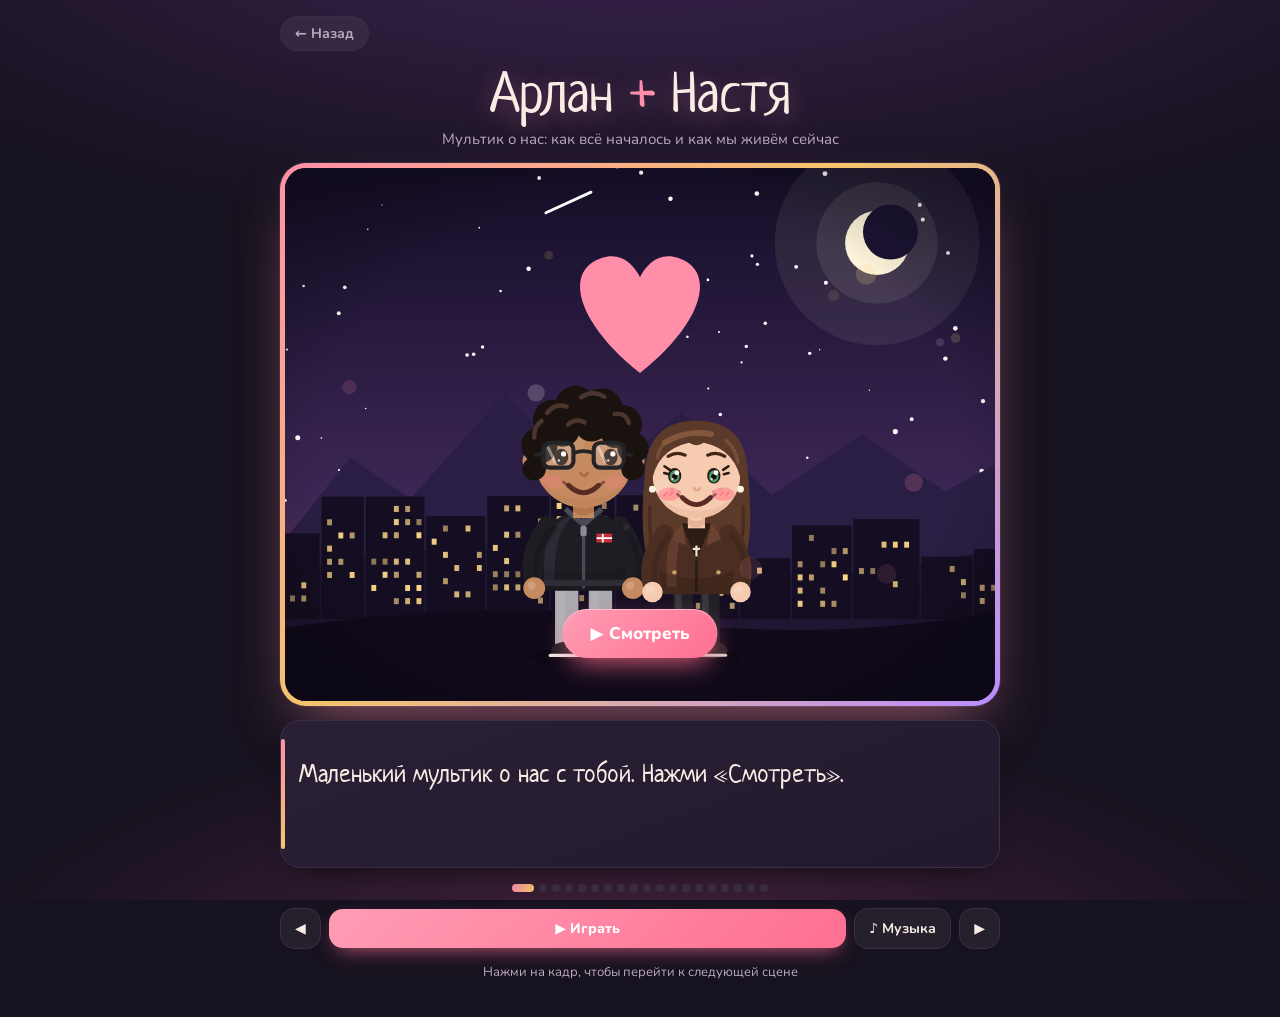
==== commit 9f4a1953: "Мультик: новый визуал, сцены прогулки, кино дома и стейка Co-Authored-By: Claude Fable 5.2 <noreply@" ====
--- a/static/story.html
+++ b/static/story.html
@@ -15,36 +15,67 @@
   --hand:'Neucha','Comic Sans MS',cursive; --body:'Nunito',system-ui,-apple-system,sans-serif;
   color-scheme:dark;
 }
-body{background:var(--bg);color:var(--fg);font-family:var(--body);
+body{margin:0;min-height:100vh;color:var(--fg);font-family:var(--body);
+  background:radial-gradient(120% 60% at 50% -10%,#3a2450 0%,rgba(58,36,80,0) 60%),radial-gradient(90% 50% at 50% 110%,#4a2440 0%,rgba(74,36,64,0) 60%),var(--bg);background-attachment:fixed;
   padding-left:max(16px,env(safe-area-inset-left,0px));padding-right:max(16px,env(safe-area-inset-right,0px));padding-top:calc(16px + env(safe-area-inset-top,0px));padding-bottom:calc(36px + env(safe-area-inset-bottom,0px))}
-.back{font:700 14px var(--body);color:var(--muted);background:none;border:0;padding:4px 0;cursor:pointer;align-self:flex-start}
+.back{font:700 14px var(--body);color:var(--muted);background:rgba(255,255,255,.06);border:1px solid var(--line);border-radius:999px;padding:7px 14px;cursor:pointer;align-self:flex-start}
 .wrap{max-width:720px;margin:0 auto;display:flex;flex-direction:column;gap:14px}
-header h1{font-family:var(--hand);font-weight:400;font-size:clamp(36px,9vw,54px);margin:0;line-height:1;text-wrap:balance}
-header h1 span{color:var(--rose)}
-header p{margin:6px 0 0;color:var(--muted);font-size:15px}
-.stage{position:relative;aspect-ratio:4/3;max-width:100%;border-radius:20px;overflow:hidden;background:#0d0a12;
-  box-shadow:0 24px 60px -24px rgba(255,143,168,.45);cursor:pointer;-webkit-tap-highlight-color:transparent}
+header{text-align:center}
+header h1{font-family:var(--hand);font-weight:400;font-size:clamp(38px,10vw,56px);margin:0;line-height:1;text-wrap:balance;text-shadow:0 4px 24px rgba(255,143,168,.35)}
+header h1 span{color:var(--rose);display:inline-block;animation:hbeat 1.6s ease-in-out infinite}
+@keyframes hbeat{0%,100%{transform:scale(1)}15%{transform:scale(1.25)}30%{transform:scale(1)}45%{transform:scale(1.15)}}
+header p{margin:8px 0 0;color:var(--muted);font-size:15px}
+.frame{position:relative;padding:5px;border-radius:26px;background:linear-gradient(135deg,#ff8fa8,#f5c46b 45%,#b98cff);box-shadow:0 26px 60px -22px rgba(255,143,168,.6),0 0 0 1px rgba(255,255,255,.08)}
+.stage{position:relative;aspect-ratio:4/3;max-width:100%;border-radius:21px;overflow:hidden;background:#0d0a12;cursor:pointer;-webkit-tap-highlight-color:transparent}
 .stage svg{display:block;width:100%;height:100%}
-.bar{position:absolute;left:0;bottom:0;height:4px;width:0;background:var(--rose)}
+.bar{position:absolute;left:0;bottom:0;height:4px;width:0;background:linear-gradient(90deg,var(--rose),var(--gold));box-shadow:0 0 10px rgba(255,143,168,.8)}
 .bar.run{animation:bar linear forwards}
 @keyframes bar{to{width:100%}}
-.startbtn{position:absolute;left:50%;bottom:8%;transform:translateX(-50%);font:800 17px var(--body);padding:12px 26px;border-radius:999px;border:0;
-  background:var(--rose);color:#2a1220;cursor:pointer;box-shadow:0 8px 24px -6px rgba(255,143,168,.7);white-space:nowrap}
+.chip{position:absolute;right:10px;bottom:12px;font:800 12px var(--body);color:#fff;background:rgba(20,14,28,.55);backdrop-filter:blur(4px);-webkit-backdrop-filter:blur(4px);border-radius:999px;padding:5px 10px;pointer-events:none}
+.startbtn{position:absolute;left:50%;bottom:8%;transform:translateX(-50%);font:800 17px var(--body);padding:13px 28px;border-radius:999px;border:0;
+  background:linear-gradient(135deg,#ff9db4,#ff6f91);color:#fff;cursor:pointer;box-shadow:0 10px 26px -6px rgba(255,111,145,.85),inset 0 1px 0 rgba(255,255,255,.4);white-space:nowrap;animation:sbp 2s ease-in-out infinite}
+@keyframes sbp{50%{transform:translateX(-50%) scale(1.05)}}
 .startbtn:focus-visible,.btn:focus-visible,.dot:focus-visible{outline:2px solid var(--gold);outline-offset:3px}
-.cap{background:var(--panel);border:1px solid var(--line);border-radius:16px;padding:14px 18px;min-height:104px}
+.cap{position:relative;background:linear-gradient(160deg,#2a2036,#221a2c);border:1px solid var(--line);border-radius:20px;padding:16px 18px 18px;min-height:112px;box-shadow:0 14px 30px -18px rgba(0,0,0,.8)}
+.cap::before{content:"";position:absolute;left:0;top:18px;bottom:18px;width:4px;border-radius:4px;background:linear-gradient(180deg,var(--rose),var(--gold))}
 .eyebrow{font-size:12px;letter-spacing:.08em;text-transform:uppercase;color:var(--gold);font-weight:800;min-height:15px}
-.captext{font-family:var(--hand);font-size:clamp(21px,4.8vw,26px);line-height:1.3;margin-top:4px}
+.captext{font-family:var(--hand);font-size:clamp(21px,4.9vw,26px);line-height:1.32;margin-top:5px}
 .captext.in{animation:capin .7s ease both}
 @keyframes capin{from{opacity:0;transform:translateY(6px)}to{opacity:1;transform:none}}
-.controls{display:flex;align-items:center;gap:8px;flex-wrap:wrap}
-.btn{font:700 14px var(--body);color:var(--fg);background:var(--panel);border:1px solid var(--line);border-radius:12px;padding:9px 13px;cursor:pointer}
+.controls{display:flex;align-items:center;gap:8px}
+.btn{font:700 14px var(--body);color:var(--fg);background:rgba(255,255,255,.06);border:1px solid var(--line);border-radius:14px;padding:10px 14px;cursor:pointer;white-space:nowrap}
+.btn.main{flex:1;background:linear-gradient(135deg,#ff9db4,#ff6f91);border:0;color:#fff;font-weight:800;box-shadow:0 8px 20px -8px rgba(255,111,145,.8)}
 .btn:active{transform:translateY(1px)}
-.dots{display:flex;gap:5px;flex:1;justify-content:center;min-width:0;flex-wrap:wrap}
+.dots{display:flex;gap:5px;justify-content:center;flex-wrap:wrap;padding:2px 0}
 .dot{width:8px;height:8px;border-radius:4px;background:var(--line);border:0;padding:0;cursor:pointer;transition:width .3s,background .3s}
-.dot.on{background:var(--rose);width:20px}
+.dot.done{background:#7a5068}
+.dot.on{background:linear-gradient(90deg,var(--rose),var(--gold));width:22px}
 .hint{color:var(--muted);font-size:13px;text-align:center;margin:0}
 
 /* scene animation */
+.scn{animation:scin .9s ease both}
+@keyframes scin{from{opacity:0}to{opacity:1}}
+.kb,.kb2{transform-box:view-box;transform-origin:200px 180px}
+.kb{animation:kb 8s ease-out both}.kb2{animation:kb2 8s ease-out both}
+@keyframes kb{from{transform:scale(1.07)}to{transform:scale(1)}}
+@keyframes kb2{from{transform:scale(1)}to{transform:scale(1.06)}}
+.legA,.legB{transform-box:fill-box;transform-origin:50% 0;animation:step .7s ease-in-out infinite}
+.legB{animation-delay:-.35s}
+@keyframes step{0%,100%{transform:rotate(15deg)}50%{transform:rotate(-15deg)}}
+.bobw{animation:bobw .35s ease-in-out infinite alternate}
+@keyframes bobw{to{transform:translateY(-1.6px)}}
+.float{animation:float 5s ease-in-out infinite alternate}
+@keyframes float{to{transform:translateY(-9px)}}
+.sway{transform-box:fill-box;transform-origin:50% 100%;animation:sway 5s ease-in-out infinite alternate}
+@keyframes sway{from{transform:rotate(-1.4deg)}to{transform:rotate(1.4deg)}}
+.shoot{animation:shoot 6s ease-in infinite}
+@keyframes shoot{0%,70%{opacity:0;transform:translate(0,0)}74%{opacity:1}100%{opacity:0;transform:translate(-120px,60px)}}
+.flip{transform-box:fill-box;transform-origin:center;animation:flip 2.2s cubic-bezier(.3,.6,.4,1) infinite}
+@keyframes flip{0%,18%{transform:translateY(0) rotate(0)}50%{transform:translateY(-38px) rotate(200deg)}82%,100%{transform:translateY(0) rotate(360deg)}}
+.sizz{animation:sizz .6s ease-out infinite}
+@keyframes sizz{0%{opacity:0;transform:translate(0,0)}30%{opacity:1}100%{opacity:0;transform:translate(var(--dx,4px),-16px)}}
+.cloud{animation:cloud 14s linear infinite alternate}
+@keyframes cloud{from{transform:translateX(-14px)}to{transform:translateX(18px)}}
 .hand{font-family:var(--hand)} .ui{font-family:var(--body)}
 .bob{animation:bob 2.6s ease-in-out infinite}
 @keyframes bob{50%{transform:translateY(-1.6px)}}
@@ -94,24 +125,25 @@
   <button class="back" id="back" type="button">← Назад</button>
   <header>
     <h1>Арлан <span>+</span> Настя</h1>
-    <p>Мультик о том, как всё началось</p>
+    <p>Мультик о нас: как всё началось и как мы живём сейчас</p>
   </header>
 
-  <div class="stage" id="stage" role="button" tabindex="0" aria-label="Следующая сцена">
+  <div class="frame"><div class="stage" id="stage" role="button" tabindex="0" aria-label="Следующая сцена">
     <svg id="sv" viewBox="0 0 400 300" preserveAspectRatio="xMidYMid slice" aria-hidden="true"></svg>
+    <div class="chip" id="chip"></div>
     <div class="bar" id="bar"></div>
     <button class="startbtn" id="start" type="button">▶ Смотреть</button>
-  </div>
+  </div></div>
 
   <div class="cap" aria-live="polite">
     <div class="eyebrow" id="eb"></div>
     <div class="captext" id="ct"></div>
   </div>
 
+  <div class="dots" id="dots"></div>
   <div class="controls">
     <button class="btn" id="prev" type="button" aria-label="Назад">◀</button>
-    <button class="btn" id="play" type="button">❚❚ Пауза</button>
-    <div class="dots" id="dots"></div>
+    <button class="btn main" id="play" type="button">❚❚ Пауза</button>
     <button class="btn" id="mus" type="button">♪ Музыка</button>
     <button class="btn" id="next" type="button" aria-label="Вперёд">▶</button>
   </div>
@@ -139,73 +171,100 @@
 const hu=(x,y,s,w)=>[x+(w+10)*s,y-67*s];
 
 /* ---------- characters ---------- */
-const G={sk:'#c68a60',hair:'#1a120e'}, N={sk:'#f3c4a8',hair:'#5b3a29'};
-function eyes(o,dx,y,col){
-  if(o.mood==='laugh')return `<path d="M${-dx-3},${y+1} Q${-dx},${y-3} ${-dx+3},${y+1} M${dx-3},${y+1} Q${dx},${y-3} ${dx+3},${y+1}" stroke="#2a1a14" stroke-width="1.7" fill="none" stroke-linecap="round"/>`;
-  return `<g class="blink"><circle cx="${-dx}" cy="${y}" r="2.2" fill="${col}"/><circle cx="${dx}" cy="${y}" r="2.2" fill="${col}"/><circle cx="${-dx+.7}" cy="${y-.8}" r=".7" fill="#fff"/><circle cx="${dx+.7}" cy="${y-.8}" r=".7" fill="#fff"/></g>`}
+const G={sk:'#c68a60',sk2:'#a96f48',hair:'#1a120e',hair2:'#4a362c'}, N={sk:'#f6cbb0',sk2:'#e3a98c',hair:'#5b3a29',hair2:'#8a5c40',hair3:'#40271b'};
+const gshadow=rx=>`<ellipse cx="0" cy="1.6" rx="${rx}" ry="3.8" fill="#000" opacity=".24"/>`;
+function eyes(o,dx,y,col,girl){const lk=(o.look||0)*.9;
+  if(o.mood==='laugh'||o.eyes==='closed'){const up=o.eyes==='closed'&&o.mood!=='laugh';
+    const arc=x=>up?`M${x-3.2},${y-.4} Q${x},${y+2.8} ${x+3.2},${y-.4}`:`M${x-3.2},${y+1} Q${x},${y-3.2} ${x+3.2},${y+1}`;
+    return `<path d="${arc(-dx)} ${arc(dx)}" stroke="#2a1a14" stroke-width="1.8" fill="none" stroke-linecap="round"/>${girl?`<path d="M${-dx-3.4},${y+.4} l-1.8,-1 M${dx+3.4},${y+.4} l1.8,-1" stroke="#2a1a14" stroke-width="1" stroke-linecap="round"/>`:''}`}
+  const e=x=>`<ellipse cx="${x+lk}" cy="${y}" rx="2.7" ry="3.2" fill="#24150f"/>${girl?`<ellipse cx="${x+lk}" cy="${y+.3}" rx="2" ry="2.5" fill="${col}"/><circle cx="${x+lk}" cy="${y+.4}" r="1.1" fill="#160d0a"/>`:''}<circle cx="${x+lk+.9}" cy="${y-1.2}" r="1" fill="#fff"/><circle cx="${x+lk-.9}" cy="${y+1.3}" r=".45" fill="#fff" opacity=".85"/>`;
+  return `<g class="blink">${e(-dx)}${e(dx)}</g>${girl?`<path d="M${-dx-2.9},${y-2.4} l-2.2,-1.5 M${-dx-3.2},${y-.6} l-2,-.5 M${dx+2.9},${y-2.4} l2.2,-1.5 M${dx+3.2},${y-.6} l2,-.5" stroke="#2a1a14" stroke-width="1" stroke-linecap="round"/>`:''}`}
+function brows(o,dx,y,c,w=1.6){const up=(o.mood==='o'||o.blush)?-1:0;
+  return `<path d="M${-dx-3.6},${y+up} q3.4,-2.2 7,-.5 M${dx+3.6},${y+up} q-3.4,-2.2 -7,-.5" stroke="${c}" stroke-width="${w}" fill="none" stroke-linecap="round"/>`}
 function mouth(o,y){const m=o.mood||'smile';
-  if(m==='laugh')return `<path d="M-7,${y-2} Q0,${y+9} 7,${y-2}Z" fill="#7a2e33"/><path d="M-5,${y-1.3} H5" stroke="#fff" stroke-width="1.7"/>`;
-  if(m==='o')return `<ellipse cx="0" cy="${y}" rx="2.4" ry="3" fill="#7a2e33"/>`;
-  return `<path d="M-5.5,${y-1.5} Q0,${y+3.8} 5.5,${y-1.5}" stroke="#5a2a24" stroke-width="1.8" fill="none" stroke-linecap="round"/>`}
-function blush(o,y,dx=12){const op=o.blush?.6:.22;return `<ellipse cx="${-dx}" cy="${y}" rx="4.2" ry="2.5" fill="#ff7f8e" opacity="${op}"/><ellipse cx="${dx}" cy="${y}" rx="4.2" ry="2.5" fill="#ff7f8e" opacity="${op}"/>`}
+  if(m==='laugh')return `<path d="M-7,${y-2} Q0,${y+9.5} 7,${y-2}Z" fill="#7a2e33"/><path d="M-5.2,${y-1.4} H5.2" stroke="#fff" stroke-width="1.9" stroke-linecap="round"/><path d="M-3.4,${y+3.6} Q0,${y+1.8} 3.4,${y+3.6} Q0,${y+6.6} -3.4,${y+3.6}Z" fill="#e8768a"/>`;
+  if(m==='o')return `<ellipse cx="0" cy="${y}" rx="2.6" ry="3.2" fill="#7a2e33"/>`;
+  if(m==='soft')return `<path d="M-4,${y-.8} Q0,${y+2.6} 4,${y-.8}" stroke="#5a2a24" stroke-width="1.7" fill="none" stroke-linecap="round"/>`;
+  return `<path d="M-5.8,${y-1.6} Q0,${y+4.2} 5.8,${y-1.6}" stroke="#5a2a24" stroke-width="1.9" fill="none" stroke-linecap="round"/><path d="M-6.6,${y-2} l-1.2,-.9 M6.6,${y-2} l1.2,-.9" stroke="#5a2a24" stroke-width="1" stroke-linecap="round" opacity=".6"/>`}
+function blush(o,y,dx=12){const op=o.blush?.62:.26;return `<ellipse cx="${-dx}" cy="${y}" rx="4.6" ry="2.7" fill="#ff7f8e" opacity="${op}"/><ellipse cx="${dx}" cy="${y}" rx="4.6" ry="2.7" fill="#ff7f8e" opacity="${op}"/>${o.blush?`<path d="M${-dx-2.4},${y+.8} l1.4,-1.8 M${-dx},${y+.8} l1.4,-1.8 M${dx-1.4},${y+.8} l1.4,-1.8 M${dx+1},${y+.8} l1.4,-1.8" stroke="#ff5f7e" stroke-width=".7" opacity=".55"/>`:''}`}
 function arms(o,top,sk,w){
-  const L=`<path d="M${-w},-49 Q${-w-8},-38 ${-w-5},-27" stroke="${top}" stroke-width="7" fill="none" stroke-linecap="round"/><circle cx="${-w-5}" cy="-25" r="4" fill="${sk}"/>`;
-  const Rr=o.arm==='up'
-    ?`<path d="M${w},-49 Q${w+12},-50 ${w+10},-64" stroke="${top}" stroke-width="7" fill="none" stroke-linecap="round"/><circle cx="${w+10}" cy="-67" r="4" fill="${sk}"/>`
-    :`<path d="M${w},-49 Q${w+8},-38 ${w+5},-27" stroke="${top}" stroke-width="7" fill="none" stroke-linecap="round"/><circle cx="${w+5}" cy="-25" r="4" fill="${sk}"/>`;
+  const hand=(x,y)=>`<circle cx="${x}" cy="${y}" r="4.2" fill="${sk}"/><circle cx="${x-1}" cy="${y-1}" r="1.6" fill="#fff" opacity=".18"/>`;
+  const seg=(d)=>`<path d="${d}" stroke="${top}" stroke-width="7.4" fill="none" stroke-linecap="round"/><path d="${d}" stroke="#000" stroke-opacity=".12" stroke-width="2.4" fill="none" stroke-linecap="round" transform="translate(1.6 .8)"/>`;
+  const L=o.armL==='up'?seg(`M${-w},-49 Q${-w-12},-50 ${-w-10},-64`)+hand(-w-10,-67)
+    :o.armL==='in'?seg(`M${-w},-49 Q${-w-7},-40 ${-w+4},-33`)+hand(-w+6,-32)
+    :seg(`M${-w},-49 Q${-w-8},-38 ${-w-5},-27`)+hand(-w-5,-25);
+  const Rr=o.arm==='up'?seg(`M${w},-49 Q${w+12},-50 ${w+10},-64`)+hand(w+10,-67)
+    :o.arm==='mid'?seg(`M${w},-49 Q${w+10},-44 ${w+13},-38`)+hand(w+15,-36)
+    :o.arm==='in'?seg(`M${w},-49 Q${w+7},-40 ${w-4},-33`)+hand(w-6,-32)
+    :seg(`M${w},-49 Q${w+8},-38 ${w+5},-27`)+hand(w+5,-25);
   return L+Rr}
-const apron=(c='#8d8a6f',logo=true)=>`<path d="M-13,-47 L13,-47 L15,-14 L-15,-14Z" fill="${c}"/><path d="M-11,-47 L-15,-54 M11,-47 L15,-54" stroke="${c}" stroke-width="2.5"/>${logo?`<circle cx="0" cy="-33" r="4.5" fill="none" stroke="#f3f0e6" stroke-width="1.2"/><circle cx="-9" cy="-44" r="1.6" fill="#cfcfcf"/><circle cx="9" cy="-44" r="1.6" fill="#cfcfcf"/>`:`<rect x="-6" y="-32" width="12" height="8" rx="2" fill="rgba(255,255,255,.25)"/>${heart(0,-40,.45,'#fff')}`}`;
+const apron=(c='#8d8a6f',logo=true)=>`<path d="M-13,-47 L13,-47 L15,-14 L-15,-14Z" fill="${c}"/><path d="M-13,-47 L-9,-47 L-11,-14 L-15,-14Z" fill="#fff" opacity=".12"/><path d="M-11,-47 L-15,-54 M11,-47 L15,-54" stroke="${c}" stroke-width="2.5"/>${logo?`<circle cx="0" cy="-33" r="4.5" fill="none" stroke="#f3f0e6" stroke-width="1.2"/><circle cx="-9" cy="-44" r="1.6" fill="#cfcfcf"/><circle cx="9" cy="-44" r="1.6" fill="#cfcfcf"/>`:`<rect x="-6" y="-32" width="12" height="8" rx="2" fill="rgba(255,255,255,.25)"/>${heart(0,-40,.45,'#fff')}`}`;
+function legsOf(o,pants,shoe,xs,lw,sole='#efe9df'){
+  return xs.map((x,k)=>`<g class="${o.walk?(k?'legB':'legA'):''}"><rect x="${x}" y="-27" width="${lw}" height="26" rx="3.2" fill="${pants}"/><rect x="${x+.8}" y="-26" width="${lw/3}" height="23" rx="1.6" fill="#fff" opacity=".1"/><ellipse cx="${x+lw/2+1}" cy="-1.2" rx="${lw*.78}" ry="3.4" fill="${shoe}"/><path d="M${x-lw*.2},.9 h${lw*1.5}" stroke="${sole}" stroke-width="1.3" stroke-linecap="round"/></g>`).join('')}
+const scarfOf=c=>c?`<path d="M-10,-57 Q0,-49 10,-57 L11,-51.5 Q0,-44 -11,-51.5Z" fill="${c}"/><path d="M3,-51 l7,1 l-1.5,15 l-6,-1Z" fill="${c}"/><path d="M-9,-54 Q0,-47.5 9,-54 M4,-45 l5,.8 M3.6,-40.5 l5,.8" stroke="#fff" stroke-opacity=".35" stroke-width="1" fill="none"/>`:'';
+const torsoFx=(w,hl)=>`<path d="M${-w+3},-27 Q${-w+1},-50 -4,-53 Q${-w+6},-46 ${-w+7},-27Z" fill="${hl}" opacity=".5"/><path d="M${-w},-24 Q${-w-.6},-31 ${-w-.4},-34 Q0,-27 ${w+.4},-34 Q${w+.6},-31 ${w},-24Z" fill="#000" opacity=".14"/>`;
 
 function guy(x,y,o={}){const s=o.s||1.38,out=o.outfit||'fleece';
-  const top={fleece:'#1d1d23',apron:'#efece5',black:'#151518'}[out];
+  const top={fleece:'#1d1d23',apron:'#efece5',black:'#151518',tee:'#f3f0ea'}[out];
+  const hl={fleece:'#3a3a46',apron:'#ffffff',black:'#33333b',tee:'#ffffff'}[out];
   const pants=out==='fleece'?'#a9aab0':'#2a2a30';
   let ex='';
-  if(out==='fleece')ex=`<path d="M0,-53 V-25" stroke="#4a4a55" stroke-width="1.3"/><path d="M-6,-55 L0,-50 L6,-55" stroke="#4a4a55" stroke-width="1.6" fill="none"/><rect x="5" y="-46" width="6" height="3.4" fill="#c8303a"/><path d="M5,-44.3 h6 M7.4,-46 v3.4" stroke="#fff" stroke-width=".7"/>`;
+  if(out==='fleece')ex=`<path d="M0,-53 V-25" stroke="#4a4a55" stroke-width="1.3"/><path d="M-7,-55.5 L0,-49.5 L7,-55.5" stroke="#4a4a55" stroke-width="2" fill="none" stroke-linejoin="round"/><rect x="-1.2" y="-49" width="2.4" height="4" rx="1" fill="#8b8b96"/><rect x="5" y="-46" width="6" height="3.4" fill="#c8303a"/><path d="M5,-44.3 h6 M7.4,-46 v3.4" stroke="#fff" stroke-width=".7"/><path d="M-18,-27 H18" stroke="#2d2d36" stroke-width="2.4"/>`;
   if(out==='apron')ex=apron();
   if(out==='black')ex=`<path d="M-7,-54 L0,-46 L7,-54" stroke="#33333b" stroke-width="2" fill="none"/>`;
+  if(out==='tee')ex=`<path d="M-6,-54.5 Q0,-49 6,-54.5" stroke="#d8d2c6" stroke-width="1.8" fill="none"/><path d="M-9,-40 h18" stroke="#e3ddd2" stroke-width="1"/>`;
   if(o.apronC)ex+=apron(o.apronC,false);
   if(o.bag)ex+=`<path d="M-12,-53 L-14,-28 M12,-53 L14,-28" stroke="#dcdcd6" stroke-width="3.2"/>`;
+  ex+=scarfOf(o.scarf);
   const hair=[[-17,-80,7],[-12,-90,7.5],[-3,-95,8],[7,-94,8],[15,-88,7.5],[19,-79,6],[-19,-71,4.5],[19,-71,4.5],[-8,-86,6.5],[3,-88,6.5],[12,-84,5]].map(([a,b,r])=>`<circle cx="${a}" cy="${b}" r="${r}"/>`).join('');
-  return `<g transform="translate(${x} ${y}) scale(${s})"><g class="${o.cls||'bob'}">
-<rect x="-11" y="-26" width="9" height="25" rx="3" fill="${pants}"/><rect x="2" y="-26" width="9" height="25" rx="3" fill="${pants}"/>
-<ellipse cx="-7" cy="-1" rx="7" ry="3.2" fill="#222"/><ellipse cx="7" cy="-1" rx="7" ry="3.2" fill="#222"/>
-<path d="M-18,-24 Q-20,-54 0,-55 Q20,-54 18,-24Z" fill="${top}"/>${ex}
+  return `<g transform="translate(${x} ${y}) rotate(${o.rot||0}) scale(${s})">${o.noLegs?'':gshadow(21)}<g class="${o.cls||'bob'}">
+${o.noLegs?'':legsOf(o,pants,'#1c1c20',[-11,2],9)}
+<path d="M-18,-24 Q-20,-54 0,-55 Q20,-54 18,-24Z" fill="${top}"/>${torsoFx(18,hl)}${ex}
 ${arms(o,top,G.sk,14)}
-<rect x="-4" y="-60" width="8" height="8" fill="${G.sk}"/>
-<circle cx="-19" cy="-74" r="4.5" fill="${G.sk}"/><circle cx="19" cy="-74" r="4.5" fill="${G.sk}"/>
+<rect x="-4" y="-60" width="8" height="8" fill="${G.sk}"/><path d="M-4,-57.5 Q0,-54 4,-57.5 V-54.5 Q0,-51.5 -4,-54.5Z" fill="${G.sk2}" opacity=".75"/>
+<circle cx="-19" cy="-74" r="4.5" fill="${G.sk}"/><circle cx="19" cy="-74" r="4.5" fill="${G.sk}"/><circle cx="-19.4" cy="-74" r="2" fill="${G.sk2}" opacity=".6"/><circle cx="19.4" cy="-74" r="2" fill="${G.sk2}" opacity=".6"/>
 <circle cx="0" cy="-75" r="19" fill="${G.sk}"/>
+<path d="M-17.6,-68 Q-12,-56.4 0,-56 Q12,-56.4 17.6,-68 Q12,-59.4 0,-59.2 Q-12,-59.4 -17.6,-68Z" fill="${G.sk2}" opacity=".2"/>
+<circle cx="-8" cy="-84" r="9" fill="#fff" opacity=".07"/>
 <g fill="${G.hair}">${hair}</g>
-${blush(o,-66)}${eyes(o,9.5,-75.5,'#2a1a14')}
-<g fill="rgba(255,255,255,.16)" stroke="#2b2b30" stroke-width="1.5"><rect x="-15" y="-80.5" width="11" height="9" rx="2.2"/><rect x="4" y="-80.5" width="11" height="9" rx="2.2"/></g>
-<path d="M-4,-77 H4 M-15,-77 L-19,-76 M15,-77 L19,-76" stroke="#2b2b30" stroke-width="1.3"/>
+<g stroke="${G.hair2}" stroke-width="1.7" fill="none" stroke-linecap="round"><path d="M-14,-92.5 q3,-4 7.5,-2.4"/><path d="M-1,-98.5 q4.5,-3 9,-.2"/><path d="M12,-92 q4.5,-.8 5.4,3.4"/><path d="M-19,-83 q-.4,-4 2.8,-6.4"/><path d="M-6,-88 q3,-2.6 6.4,-.8"/></g>
+${brows(o,9.5,-83,G.hair,2.1)}${blush(o,-66)}${eyes(o,9.5,-75.5,'#2a1a14',false)}
+<g fill="rgba(255,255,255,.17)" stroke="#232328" stroke-width="1.6"><rect x="-15.5" y="-81" width="11.6" height="9.6" rx="2.6"/><rect x="3.9" y="-81" width="11.6" height="9.6" rx="2.6"/></g>
+<path d="M-13.6,-79 l2.6,5.4 M5.8,-79 l2.6,5.4" stroke="#fff" stroke-width="1.1" opacity=".42" stroke-linecap="round"/>
+<path d="M-3.9,-77 Q0,-78.6 3.9,-77 M-15.5,-77 L-19,-76 M15.5,-77 L19,-76" stroke="#232328" stroke-width="1.4" fill="none"/>
+<path d="M-1.2,-69.4 q1.4,2.2 2.8,.1" stroke="${G.sk2}" stroke-width="1.2" fill="none" stroke-linecap="round"/>
 ${mouth(o,-63)}
 </g></g>`}
 
 function girl(x,y,o={}){const s=o.s||1.3,out=o.outfit||'leather';
   const top={leather:'#4b2d21',hoodie:'#eaa79c',apron:'#efece5',black:'#18171b'}[out];
+  const hl={leather:'#7a4c38',hoodie:'#ffd0c6',apron:'#ffffff',black:'#35333b'}[out];
   const pants=out==='hoodie'?'#8e8f97':'#202027';
   const cross=`<path d="M0,-44 v4.5 M-1.5,-42.6 h3" stroke="#eee5d2" stroke-width=".9"/>`;
   let ex='';
-  if(out==='leather')ex=`<path d="M-6,-53 L0,-38 L6,-53Z" fill="#2b1c16"/><path d="M-6,-53 L-11,-47 L-4,-44Z M6,-53 L11,-47 L4,-44Z" fill="#6a4231"/>${cross}`;
-  if(out==='hoodie')ex=`<path d="M-9,-53 Q0,-46 9,-53" stroke="#d48d83" stroke-width="2.6" fill="none"/><path d="M-3,-50 v9 M3,-50 v9" stroke="#f8d6d0" stroke-width="1.2"/><path d="M-11,-35 H11 V-28 H-11Z" fill="#df978c"/>`;
+  if(out==='leather')ex=`<path d="M-6,-53 L0,-38 L6,-53Z" fill="#2b1c16"/><path d="M-6,-53 L-11,-47 L-4,-44Z M6,-53 L11,-47 L4,-44Z" fill="#6a4231"/><path d="M0,-38 V-25" stroke="#2b1c16" stroke-width="1.2"/><circle cx="-9" cy="-33" r=".9" fill="#c9a36a"/><circle cx="9" cy="-33" r=".9" fill="#c9a36a"/>${cross}`;
+  if(out==='hoodie')ex=`<path d="M-9,-53 Q0,-46 9,-53" stroke="#d48d83" stroke-width="2.6" fill="none"/><path d="M-3,-50 v9 M3,-50 v9" stroke="#f8d6d0" stroke-width="1.2"/><circle cx="-3" cy="-40.4" r="1" fill="#f8d6d0"/><circle cx="3" cy="-40.4" r="1" fill="#f8d6d0"/><path d="M-11,-35 H11 V-28 H-11Z" fill="#df978c"/>`;
   if(out==='apron')ex=apron();
   if(out==='black')ex=`<path d="M-6,-53 Q0,-41 6,-53" stroke="#eee5d2" stroke-width=".7" fill="none"/>${cross}`;
   if(o.apronC)ex+=apron(o.apronC,false);
-  const back=o.hair==='pony'?`<ellipse cx="0" cy="-78" rx="19.5" ry="18" fill="${N.hair}"/>`
-    :`<path d="M-21,-74 Q-23,-44 -17,-35 Q-8,-31 0,-35 Q8,-31 17,-35 Q23,-44 21,-74 Q20,-95 0,-95 Q-20,-95 -21,-74Z" fill="${N.hair}"/>`;
-  const lash=o.mood==='laugh'?'':`<path d="M-11,-74.5 l-2,-1.6 M11,-74.5 l2,-1.6" stroke="#2a1a14" stroke-width="1.1"/>`;
-  return `<g transform="translate(${x} ${y}) scale(${s})"><g class="${o.cls||'bob'}">
+  ex+=scarfOf(o.scarf);
+  const pony=o.hair==='pony';
+  const back=pony?`<path d="M13,-90 Q33,-90 31,-64 Q30,-48 21,-41 Q26,-56 19,-72Z" fill="${N.hair}"/><path d="M22,-84 Q29,-74 26,-56" stroke="${N.hair2}" stroke-width="1.6" fill="none" stroke-linecap="round" opacity=".8"/><ellipse cx="0" cy="-78" rx="19.5" ry="18" fill="${N.hair}"/><ellipse cx="15.5" cy="-88" rx="3.2" ry="4" fill="#f2a7b8" transform="rotate(35 15.5 -88)"/>`
+    :`<path d="M-21,-74 Q-24,-44 -18,-34 Q-8,-30 0,-34 Q8,-30 18,-34 Q24,-44 21,-74 Q20,-95 0,-95 Q-20,-95 -21,-74Z" fill="${N.hair}"/><path d="M-19,-60 Q-20,-44 -15,-37 M19,-60 Q20,-44 15,-37 M-14,-52 Q-14,-42 -10,-36 M14,-52 Q14,-42 10,-36" stroke="${N.hair3}" stroke-width="1.3" fill="none" stroke-linecap="round" opacity=".7"/>`;
+  return `<g transform="translate(${x} ${y}) rotate(${o.rot||0}) scale(${s})">${o.noLegs?'':gshadow(18)}<g class="${o.cls||'bob'}">
 ${back}
-<rect x="-9.5" y="-26" width="8" height="25" rx="3" fill="${pants}"/><rect x="1.5" y="-26" width="8" height="25" rx="3" fill="${pants}"/>
-<ellipse cx="-6" cy="-1" rx="6" ry="3" fill="#2a2228"/><ellipse cx="6" cy="-1" rx="6" ry="3" fill="#2a2228"/>
-<path d="M-15,-24 Q-17,-52 0,-53 Q17,-52 15,-24Z" fill="${top}"/>${ex}
+${o.noLegs?'':legsOf(o,pants,'#2a2228',[-9.5,1.5],8,'#d8cfc6')}
+<path d="M-15,-24 Q-17,-52 0,-53 Q17,-52 15,-24Z" fill="${top}"/>${torsoFx(15,hl)}${ex}
 ${arms(o,top,N.sk,13)}
-<rect x="-3.5" y="-58" width="7" height="7" fill="${N.sk}"/>
+<rect x="-3.5" y="-58" width="7" height="7" fill="${N.sk}"/><path d="M-3.5,-55.5 Q0,-52.4 3.5,-55.5 V-52.6 Q0,-50 -3.5,-52.6Z" fill="${N.sk2}" opacity=".7"/>
 <circle cx="0" cy="-73" r="18" fill="${N.sk}"/>
+<path d="M-16.6,-66.5 Q-11,-55.4 0,-55 Q11,-55.4 16.6,-66.5 Q11,-58.2 0,-58 Q-11,-58.2 -16.6,-66.5Z" fill="${N.sk2}" opacity=".32"/>
 <path d="M-18.6,-68 Q-21,-93 0,-92 Q21,-93 18.6,-68 Q17,-83 3,-86 Q0,-84 -3,-86 Q-17,-83 -18.6,-68Z" fill="${N.hair}"/>
-<circle cx="-18" cy="-67" r="1.3" fill="#ece6d8"/><circle cx="18" cy="-67" r="1.3" fill="#ece6d8"/>
+<path d="M-13,-86 Q-4,-91.5 6,-89.5" stroke="${N.hair2}" stroke-width="2.4" fill="none" stroke-linecap="round" opacity=".85"/><path d="M-16,-80 Q-15,-85 -11,-87.4 M12,-87 Q16,-84 17,-78" stroke="${N.hair2}" stroke-width="1.4" fill="none" stroke-linecap="round" opacity=".6"/>
+<circle cx="-18" cy="-67" r="1.4" fill="#fbf3e2"/><circle cx="18" cy="-67" r="1.4" fill="#fbf3e2"/>
 <g fill="#c98a6c" opacity=".6"><circle cx="-10" cy="-67" r=".6"/><circle cx="-7" cy="-66" r=".6"/><circle cx="7" cy="-66" r=".6"/><circle cx="10" cy="-67" r=".6"/></g>
-${blush(o,-65,11)}${eyes(o,8,-72.5,'#3f7457')}${lash}
+${brows(o,8,-79.4,N.hair3,1.3)}${blush(o,-65,11)}${eyes(o,8,-72.5,'#4d9a6c',true)}
+<path d="M-1,-67.4 q1.2,1.8 2.4,.1" stroke="${N.sk2}" stroke-width="1.1" fill="none" stroke-linecap="round"/>
 ${mouth(o,-62)}
 </g></g>`}
 
@@ -223,60 +282,92 @@
 const label=(x,y,t,anchor='start')=>{const w=t.length*7.4+18;const rx=anchor==='end'?x-w:x;return `<rect x="${rx}" y="${y-14}" width="${w}" height="21" rx="10.5" fill="rgba(20,14,28,.55)"/><text x="${rx+w/2}" y="${y+1}" text-anchor="middle" font-size="12" font-weight="800" class="ui" fill="#fff">${t}</text>`};
 
 /* ---------- backgrounds ---------- */
+const moon=(x,y,r=15,sky='#141a36')=>`<circle cx="${x}" cy="${y}" r="${r*3.2}" fill="#fff6dc" opacity=".07"/><circle cx="${x}" cy="${y}" r="${r*1.9}" fill="#fff6dc" opacity=".09"/><circle cx="${x}" cy="${y}" r="${r}" fill="#fff6dc"/><circle cx="${x+r*.42}" cy="${y-r*.34}" r="${r*.86}" fill="${sky}"/>`;
+function bokeh(n,seed,y0,y1,cols=['#ffd98a','#ff8fa8','#fff']){const r=R(seed);let o='';for(let k=0;k<n;k++)o+=`<circle class="float" style="animation-delay:${f1(-r()*5)}s;animation-duration:${f1(4+r()*4)}s" cx="${f1(r()*400)}" cy="${f1(y0+r()*(y1-y0))}" r="${f1(1.5+r()*5)}" fill="${cols[k%cols.length]}" opacity="${(.06+r()*.14).toFixed(2)}"/>`;return o}
+function fireflies(n,seed,y0,y1){const r=R(seed);let o='';for(let k=0;k<n;k++)o+=`<circle class="tw" style="animation-delay:${f1(r()*3)}s" cx="${f1(r()*400)}" cy="${f1(y0+r()*(y1-y0))}" r="1.3" fill="#fff3b0"/>`;return o}
+function lights(x0,y0,x1,y1,sag,n,seed=1){let o=`<path d="M${x0},${y0} Q${(x0+x1)/2},${(y0+y1)/2+sag*2} ${x1},${y1}" stroke="#2a2030" stroke-width="1" fill="none"/>`;const cs=['#ffd98a','#ff9db4','#ffe9b8'];
+  for(let k=0;k<n;k++){const t=(k+.5)/n,x=x0+(x1-x0)*t,y=(1-t)*(1-t)*y0+2*t*(1-t)*((y0+y1)/2+sag*2)+t*t*y1;o+=`<circle cx="${f1(x)}" cy="${f1(y+2.5)}" r="6" fill="${cs[k%3]}" opacity=".18"/><circle class="tw" style="animation-delay:${f1((k*.37+seed)%3)}s" cx="${f1(x)}" cy="${f1(y+2.5)}" r="2.3" fill="${cs[k%3]}"/>`}return o}
+function skyline(y,seed,fill='#1a1630',lit='#ffd98a'){const r=R(seed);let o='',x=-6;while(x<400){const w=16+r()*22,h=18+r()*46;o+=`<rect x="${f1(x)}" y="${f1(y-h)}" width="${f1(w)}" height="${f1(h+4)}" fill="${fill}"/>`;
+    for(let wy=y-h+5;wy<y-4;wy+=7)for(let wx=x+3;wx<x+w-4;wx+=6)if(r()<.36)o+=`<rect x="${f1(wx)}" y="${f1(wy)}" width="2.6" height="3.2" fill="${lit}" opacity="${(.5+r()*.5).toFixed(2)}"/>`;x+=w+1}return o}
+const peaks=(y,c1,c2,snow=true)=>`<path d="M0,${y} L46,${y-58} L78,${y-36} L128,${y-92} L176,${y-44} L222,${y-82} L270,${y-38} L318,${y-70} L362,${y-40} L400,${y-60} V${y+40} H0Z" fill="${c1}"/>${snow?`<path d="M128,${y-92} L114,${y-76} L122,${y-79} L128,${y-70} L134,${y-78} L142,${y-76}Z M222,${y-82} L210,${y-68} L217,${y-71} L222,${y-63} L228,${y-70} L234,${y-68}Z M46,${y-58} L37,${y-46} L43,${y-49} L47,${y-43} L52,${y-49}Z M318,${y-70} L308,${y-58} L314,${y-60} L319,${y-54} L324,${y-60} L329,${y-58}Z" fill="#fff" opacity=".9"/>`:''}<path d="M0,${y+6} Q100,${y-20} 200,${y-2} Q300,${y+14} 400,${y-12} V${y+40} H0Z" fill="${c2}"/>`;
+
 function cafeBg(){const r=R(11);let sp='';const cs=['#b9ad9c','#f0e8db','#a99c8a'];for(let k=0;k<70;k++)sp+=`<circle cx="${f1(r()*400)}" cy="${f1(238+r()*62)}" r="${(r()*1.6+.4).toFixed(2)}" fill="${cs[k%3]}"/>`;
-  return `<defs><linearGradient id="wall" x1="0" y1="0" x2="0" y2="1"><stop offset="0" stop-color="#efe3d0"/><stop offset="1" stop-color="#d8c6ad"/></linearGradient><radialGradient id="lampg"><stop offset="0" stop-color="#ffe7b0" stop-opacity=".85"/><stop offset="1" stop-color="#ffe7b0" stop-opacity="0"/></radialGradient></defs>
+  return `<defs><linearGradient id="wall" x1="0" y1="0" x2="0" y2="1"><stop offset="0" stop-color="#f4e8d6"/><stop offset="1" stop-color="#dcc9ae"/></linearGradient><radialGradient id="lampg"><stop offset="0" stop-color="#ffe7b0" stop-opacity=".9"/><stop offset="1" stop-color="#ffe7b0" stop-opacity="0"/></radialGradient>
+<linearGradient id="wsky" x1="0" y1="0" x2="0" y2="1"><stop offset="0" stop-color="#a9d6f2"/><stop offset="1" stop-color="#fde7c9"/></linearGradient><linearGradient id="beam" x1="0" y1="0" x2="1" y2="1"><stop offset="0" stop-color="#fff" stop-opacity=".34"/><stop offset="1" stop-color="#fff" stop-opacity="0"/></linearGradient>
+<linearGradient id="flr" x1="0" y1="0" x2="0" y2="1"><stop offset="0" stop-color="#e3dbcf"/><stop offset="1" stop-color="#cfc5b6"/></linearGradient></defs>
 <rect width="400" height="300" fill="url(#wall)"/>
-<g fill="#c9b293" opacity=".35"><ellipse cx="160" cy="120" rx="9" ry="3"/><ellipse cx="200" cy="170" rx="6" ry="2"/><ellipse cx="140" cy="200" rx="10" ry="3"/><ellipse cx="220" cy="100" rx="5" ry="2"/></g>
-<rect x="22" y="44" width="96" height="120" rx="4" fill="#cfe3ea" stroke="#9c6a3c" stroke-width="5"/><path d="M70,44 V164 M22,104 H118" stroke="#9c6a3c" stroke-width="3"/>
-${[160,230,300].map(x=>`<path d="M${x},0 V38" stroke="#3a2b22" stroke-width="1.5"/><circle cx="${x}" cy="58" r="42" fill="url(#lampg)" class="flick"/><path d="M${x-12},50 Q${x},32 ${x+12},50Z" fill="#2f2620"/>`).join('')}
-<rect x="252" y="88" width="120" height="5" fill="#9c6a3c"/><g fill="#fff"><rect x="262" y="76" width="9" height="12" rx="2"/><rect x="278" y="78" width="8" height="10" rx="2"/><rect x="342" y="76" width="9" height="12" rx="2"/></g><path d="M300,88 q6,-14 14,0" fill="#5d8a4e"/>
-<rect x="236" y="158" width="170" height="80" fill="#b07c48"/><rect x="232" y="152" width="178" height="8" rx="2" fill="#8a5b30"/>
+<rect y="186" width="400" height="52" fill="#cdb696"/><rect y="184" width="400" height="4" fill="#f7efe2"/>${[14,62,110,158,206].map(x=>`<rect x="${x}" y="194" width="38" height="36" rx="2" fill="none" stroke="#bfa683" stroke-width="1.4"/>`).join('')}
+<rect x="22" y="44" width="96" height="120" rx="4" fill="url(#wsky)" stroke="#9c6a3c" stroke-width="5"/>
+<g fill="#c9b6a6" opacity=".7"><rect x="30" y="120" width="18" height="44"/><rect x="50" y="104" width="22" height="60"/><rect x="76" y="126" width="16" height="38"/><rect x="94" y="112" width="20" height="52"/></g><circle cx="92" cy="70" r="9" fill="#fff5cf"/>
+<g class="cloud"><ellipse cx="50" cy="66" rx="12" ry="4" fill="#fff" opacity=".9"/><ellipse cx="60" cy="62" rx="8" ry="4.6" fill="#fff" opacity=".9"/></g>
+<path d="M70,44 V164 M22,104 H118" stroke="#9c6a3c" stroke-width="3"/><rect x="14" y="164" width="112" height="6" rx="2" fill="#8a5b30"/>
+<g class="sway"><rect x="34" y="150" width="14" height="14" rx="2" fill="#c97b4a"/><path d="M41,150 q-8,-12 -3,-20 q4,8 3,20 M41,150 q8,-10 5,-18 q-5,6 -5,18 M41,150 q-1,-14 2,-24" fill="#5d9a52"/></g>
+<path d="M22,164 L118,164 L210,300 L40,300Z" fill="url(#beam)" opacity=".5"/>
+<rect x="140" y="62" width="64" height="48" rx="3" fill="#2f3a36" stroke="#8a5b30" stroke-width="4"/><text x="172" y="78" text-anchor="middle" font-size="9" class="hand" fill="#f3ead8">MENU</text><path d="M150,86 h30 M150,93 h24 M150,100 h34 M188,86 h8 M188,93 h8" stroke="#f3ead8" stroke-width="1.1" opacity=".75"/>${heart(194,101,.42,'#ff9db4')}
+${[160,230,300].map(x=>`<path d="M${x},0 V38" stroke="#3a2b22" stroke-width="1.5"/><circle cx="${x}" cy="58" r="46" fill="url(#lampg)" class="flick"/><path d="M${x-13},50 Q${x},30 ${x+13},50Z" fill="#2f2620"/><ellipse cx="${x}" cy="50" rx="13" ry="2.6" fill="#ffe7b0"/>`).join('')}
+<path d="M362,0 V26" stroke="#3a2b22" stroke-width="1.2"/><g class="sway"><path d="M352,26 h20 l-3,12 h-14Z" fill="#b4764a"/><path d="M356,30 q-12,10 -8,26 M362,32 q0,14 -4,24 M368,30 q10,10 6,24" stroke="#5d9a52" stroke-width="2.4" fill="none" stroke-linecap="round"/><g fill="#6dae5f"><circle cx="348" cy="56" r="3"/><circle cx="358" cy="56" r="3"/><circle cx="374" cy="54" r="3"/><circle cx="351" cy="44" r="2.6"/><circle cx="371" cy="42" r="2.6"/></g></g>
+<rect x="252" y="88" width="120" height="5" rx="1.5" fill="#9c6a3c"/><g fill="#fff"><rect x="262" y="76" width="9" height="12" rx="2"/><rect x="278" y="78" width="8" height="10" rx="2"/><rect x="342" y="76" width="9" height="12" rx="2"/></g><path d="M300,88 q6,-14 14,0" fill="#5d8a4e"/><rect x="322" y="78" width="10" height="10" rx="2" fill="#e9b8a8"/>
+<rect x="236" y="158" width="170" height="80" fill="#b07c48"/><rect x="232" y="152" width="178" height="8" rx="2" fill="#8a5b30"/><rect x="232" y="152" width="178" height="2.4" fill="#c99562"/>
 <g stroke="#9a6a3c" stroke-width="2">${[250,266,282,298,314,330,346,362,378,394].map(x=>`<path d="M${x},162 V236"/>`).join('')}</g>
-<rect x="300" y="122" width="50" height="30" rx="4" fill="#c9ccd1"/><rect x="306" y="128" width="38" height="8" rx="1" fill="#3a3d44"/><circle cx="315" cy="144" r="2" fill="#e05050"/>
-<rect y="236" width="400" height="64" fill="#ddd5c8"/>${sp}`}
-
-function parkBg(seed=5){const r=R(seed);let dots='',lv='';
-  for(let k=0;k<45;k++)dots+=`<circle cx="${f1(r()*400)}" cy="${f1(r()*115)}" r="${f1(r()*1.6+1.6)}" fill="#d8b440" opacity=".8"/>`;
-  for(let k=0;k<8;k++)lv+=`<g class="fall" style="animation-delay:${f1(-r()*7)}s;animation-duration:${f1(6+r()*4)}s"><ellipse cx="${f1(30+r()*360)}" cy="0" rx="3.2" ry="1.8" fill="#e6b93e"/></g>`;
-  return `<defs><linearGradient id="nsky" x1="0" y1="0" x2="0" y2="1"><stop offset="0" stop-color="#0b1026"/><stop offset="1" stop-color="#2a3352"/></linearGradient><radialGradient id="lamp"><stop offset="0" stop-color="#fff2c4" stop-opacity=".9"/><stop offset=".35" stop-color="#ffd98a" stop-opacity=".28"/><stop offset="1" stop-color="#ffd98a" stop-opacity="0"/></radialGradient></defs>
-<rect width="400" height="300" fill="url(#nsky)"/>${stars(30,120,seed)}
-<rect x="40" y="90" width="9" height="170" fill="#251c16"/><rect x="352" y="100" width="8" height="160" fill="#251c16"/><rect x="120" y="70" width="6" height="170" fill="#251c16"/>
-<g fill="#1d3624"><ellipse cx="30" cy="70" rx="80" ry="60"/><ellipse cx="130" cy="38" rx="72" ry="45"/><ellipse cx="260" cy="28" rx="92" ry="45"/><ellipse cx="380" cy="70" rx="70" ry="60"/></g>
-<g fill="#2b4a2c"><ellipse cx="60" cy="88" rx="50" ry="32"/><ellipse cx="350" cy="96" rx="46" ry="30"/><ellipse cx="200" cy="44" rx="40" ry="22"/></g>${dots}
-<rect x="318" y="118" width="4" height="150" fill="#3b4049"/><ellipse cx="320" cy="116" rx="10" ry="6" fill="#fff4d0"/><circle cx="320" cy="124" r="95" fill="url(#lamp)" class="flick"/>
-<rect y="240" width="400" height="60" fill="#1f2a1d"/><path d="M110,300 L290,300 L236,240 L164,240Z" fill="#6a5747"/>
-<g stroke="#57473a" stroke-width="1"><path d="M156,255 H244 M145,270 H255 M132,286 H268"/></g>
-<g fill="#d0a63a" opacity=".7"><ellipse cx="60" cy="262" rx="3" ry="1.6"/><ellipse cx="300" cy="280" rx="3" ry="1.6"/><ellipse cx="340" cy="258" rx="3" ry="1.6"/><ellipse cx="80" cy="290" rx="3" ry="1.6"/></g>${lv}`}
+<rect x="244" y="126" width="46" height="26" rx="5" fill="#eaf4f6" opacity=".55" stroke="#fff" stroke-width="1.4"/><g fill="#e2a55a"><path d="M250,148 q6,-11 13,0Z"/><path d="M267,148 q6,-10 13,0Z"/></g>
+<rect x="300" y="122" width="50" height="30" rx="4" fill="#c9ccd1"/><rect x="300" y="122" width="50" height="6" rx="3" fill="#e4e6ea"/><rect x="306" y="130" width="38" height="8" rx="1" fill="#3a3d44"/><circle cx="315" cy="145" r="2" fill="#e05050"/><path class="steam" d="M336,120 q-3,-5 0,-9 q3,-4 0,-8" stroke="#fff" stroke-opacity=".8" fill="none" stroke-width="1.4"/>
+<rect y="236" width="400" height="64" fill="url(#flr)"/>${sp}<g fill="#fff" opacity=".1"><ellipse cx="160" cy="262" rx="34" ry="6"/><ellipse cx="230" cy="266" rx="34" ry="6"/><ellipse cx="300" cy="262" rx="34" ry="6"/></g>${bokeh(10,71,20,200,['#ffe7b0','#fff'])}`}
+
+function parkBg(seed=5){const r=R(seed);let dots='',lv='',tuft='';
+  for(let k=0;k<55;k++)dots+=`<circle cx="${f1(r()*400)}" cy="${f1(r()*118)}" r="${f1(r()*1.6+1.5)}" fill="${k%4?'#e0b942':'#f0d98a'}" opacity=".85"/>`;
+  for(let k=0;k<10;k++)lv+=`<g class="fall" style="animation-delay:${f1(-r()*7)}s;animation-duration:${f1(6+r()*4)}s"><ellipse cx="${f1(30+r()*360)}" cy="0" rx="3.2" ry="1.8" fill="${k%2?'#e6b93e':'#e58a3a'}"/></g>`;
+  for(let k=0;k<26;k++){const x=r()*400,y=246+r()*50;if(x>120&&x<280)continue;tuft+=`<path d="M${f1(x)},${f1(y)} l-2,-5 M${f1(x)},${f1(y)} v-6 M${f1(x)},${f1(y)} l2,-5" stroke="#34502f" stroke-width="1.2" stroke-linecap="round"/>`}
+  return `<defs><linearGradient id="nsky" x1="0" y1="0" x2="0" y2="1"><stop offset="0" stop-color="#0a0f28"/><stop offset=".7" stop-color="#28335a"/><stop offset="1" stop-color="#3d3f66"/></linearGradient><radialGradient id="lamp"><stop offset="0" stop-color="#fff2c4" stop-opacity=".95"/><stop offset=".35" stop-color="#ffd98a" stop-opacity=".3"/><stop offset="1" stop-color="#ffd98a" stop-opacity="0"/></radialGradient>
+<linearGradient id="pth" x1="0" y1="0" x2="0" y2="1"><stop offset="0" stop-color="#5a4a3e"/><stop offset="1" stop-color="#7a6654"/></linearGradient><radialGradient id="pool"><stop offset="0" stop-color="#ffe2a0" stop-opacity=".34"/><stop offset="1" stop-color="#ffe2a0" stop-opacity="0"/></radialGradient></defs>
+<rect width="400" height="300" fill="url(#nsky)"/>${stars(40,150,seed)}${moon(96,176,8,'#252f55')}
+<g fill="#141d33" opacity=".9"><ellipse cx="80" cy="232" rx="70" ry="30"/><ellipse cx="200" cy="238" rx="60" ry="22"/><ellipse cx="330" cy="230" rx="80" ry="32"/></g>
+<rect x="40" y="90" width="9" height="170" fill="#251c16"/><rect x="352" y="100" width="8" height="160" fill="#251c16"/><rect x="120" y="70" width="6" height="170" fill="#251c16"/><path d="M44,150 l-14,-18 M356,160 l14,-16 M123,140 l12,-14" stroke="#251c16" stroke-width="3" stroke-linecap="round"/>
+<g fill="#16301f"><ellipse cx="30" cy="70" rx="80" ry="60"/><ellipse cx="130" cy="38" rx="72" ry="45"/><ellipse cx="260" cy="28" rx="92" ry="45"/><ellipse cx="380" cy="70" rx="70" ry="60"/></g>
+<g fill="#234428"><ellipse cx="60" cy="88" rx="50" ry="32"/><ellipse cx="350" cy="96" rx="46" ry="30"/><ellipse cx="200" cy="44" rx="40" ry="22"/></g>
+<g fill="#33603a" opacity=".8"><ellipse cx="46" cy="76" rx="26" ry="14"/><ellipse cx="338" cy="84" rx="24" ry="13"/><ellipse cx="192" cy="38" rx="20" ry="9"/><ellipse cx="120" cy="24" rx="26" ry="10"/><ellipse cx="270" cy="16" rx="30" ry="10"/></g>${dots}
+${lights(0,128,180,112,7,8,1)}${lights(180,112,320,118,6,6,2)}
+<rect x="318" y="118" width="4" height="150" fill="#3b4049"/><path d="M312,118 h16 l-3,-8 h-10Z" fill="#2b2f37"/><ellipse cx="320" cy="118" rx="9" ry="4.5" fill="#fff4d0"/><circle cx="320" cy="126" r="100" fill="url(#lamp)" class="flick"/>
+<rect y="240" width="400" height="60" fill="#1c2a1c"/><rect y="240" width="400" height="6" fill="#2a3d28"/>${tuft}
+<path d="M104,300 L296,300 L238,240 L162,240Z" fill="url(#pth)"/><path d="M104,300 L162,240 M296,300 L238,240" stroke="#8d7a66" stroke-width="2"/>
+<g stroke="#4d4035" stroke-width="1"><path d="M156,252 H244 M146,266 H254 M134,282 H266"/></g><ellipse cx="290" cy="270" rx="90" ry="20" fill="url(#pool)"/>
+<g fill="#d0a63a" opacity=".75"><ellipse cx="60" cy="262" rx="3" ry="1.6"/><ellipse cx="300" cy="280" rx="3" ry="1.6"/><ellipse cx="340" cy="258" rx="3" ry="1.6"/><ellipse cx="80" cy="290" rx="3" ry="1.6"/><ellipse cx="190" cy="270" rx="3" ry="1.6"/><ellipse cx="226" cy="288" rx="3" ry="1.6"/></g>${fireflies(9,seed+40,150,240)}${lv}`}
 
 function house(x,g,w,h,wall,roof,r){const ww=w*.22,wh=h*.32,wy=g-h*.72;
-  const win=(wx,lit)=>`<rect x="${f1(wx)}" y="${f1(wy)}" width="${f1(ww)}" height="${f1(wh)}" fill="${lit?'#ffd98a':'#232236'}" ${lit?`class="flick" style="animation-delay:${f1(r()*3)}s"`:''}/><path d="M${f1(wx+ww/2)},${f1(wy)} v${f1(wh)} M${f1(wx)},${f1(wy+wh/2)} h${f1(ww)}" stroke="#5a4636" stroke-width="1.5"/><rect x="${f1(wx-2)}" y="${f1(wy+wh)}" width="${f1(ww+4)}" height="3" fill="#e9e1d6"/>`;
-  return `<rect x="${f1(x+w*.68)}" y="${f1(g-h-h*.5)}" width="${f1(w*.1)}" height="${f1(h*.4)}" fill="#5a3b2d"/><rect x="${x}" y="${g-h}" width="${w}" height="${h}" fill="${wall}"/><rect x="${x}" y="${g-h}" width="${w}" height="${h}" fill="#0b0e22" opacity=".28"/><path d="M${x-10},${g-h} L${f1(x+w/2)},${f1(g-h-h*.62)} L${x+w+10},${g-h}Z" fill="${roof}"/>${win(x+w*.14,r()<.85)}${win(x+w*.64,r()<.6)}`}
-function fence(x0,x1,g,gx){let o='';for(let x=x0;x<x1;x+=9){if(gx&&x>gx-6&&x<gx+42)continue;o+=`<path d="M${x},${g} V${g-36} l3.5,-4 l3.5,4 V${g}Z" fill="#7a5638"/>`}
+  const win=(wx,lit)=>`${lit?`<ellipse cx="${f1(wx+ww/2)}" cy="${f1(wy+wh/2)}" rx="${f1(ww*1.5)}" ry="${f1(wh*1.3)}" fill="#ffd98a" opacity=".16"/>`:''}<rect x="${f1(wx)}" y="${f1(wy)}" width="${f1(ww)}" height="${f1(wh)}" fill="${lit?'#ffd98a':'#232236'}" ${lit?`class="flick" style="animation-delay:${f1(r()*3)}s"`:''}/>${lit?`<path d="M${f1(wx)},${f1(wy)} h${f1(ww*.34)} v${f1(wh)} h${f1(-ww*.34)}Z M${f1(wx+ww)},${f1(wy)} h${f1(-ww*.34)} v${f1(wh)} h${f1(ww*.34)}Z" fill="#e88f6a" opacity=".55"/>`:''}<path d="M${f1(wx+ww/2)},${f1(wy)} v${f1(wh)} M${f1(wx)},${f1(wy+wh/2)} h${f1(ww)}" stroke="#5a4636" stroke-width="1.5"/><rect x="${f1(wx-2)}" y="${f1(wy+wh)}" width="${f1(ww+4)}" height="3" fill="#e9e1d6"/>`;
+  return `<rect x="${f1(x+w*.68)}" y="${f1(g-h-h*.5)}" width="${f1(w*.1)}" height="${f1(h*.4)}" fill="#5a3b2d"/><path class="steam" style="animation-duration:4s" d="M${f1(x+w*.73)},${f1(g-h-h*.52)} q-5,-8 0,-15 q5,-7 0,-14" stroke="#cfd3e6" stroke-opacity=".5" stroke-width="3" fill="none" stroke-linecap="round"/><rect x="${x}" y="${g-h}" width="${w}" height="${h}" fill="${wall}"/><rect x="${x}" y="${g-h}" width="${w}" height="${h}" fill="#0b0e22" opacity=".28"/><path d="M${x-10},${g-h} L${f1(x+w/2)},${f1(g-h-h*.62)} L${x+w+10},${g-h}Z" fill="${roof}"/><path d="M${x-10},${g-h} L${f1(x+w/2)},${f1(g-h-h*.62)} L${f1(x+w/2)},${f1(g-h-h*.5)} L${x+2},${g-h}Z" fill="#fff" opacity=".08"/>${win(x+w*.14,r()<.85)}${win(x+w*.64,r()<.6)}`}
+function fence(x0,x1,g,gx){let o='';for(let x=x0;x<x1;x+=9){if(gx&&x>gx-6&&x<gx+42)continue;o+=`<path d="M${x},${g} V${g-36} l3.5,-4 l3.5,4 V${g}Z" fill="#7a5638"/><path d="M${x},${g} V${g-36} l1.6,-1.8 V${g}Z" fill="#fff" opacity=".1"/>`}
   o+=`<rect x="${x0}" y="${g-28}" width="${x1-x0}" height="4" fill="#5e412a"/><rect x="${x0}" y="${g-13}" width="${x1-x0}" height="4" fill="#5e412a"/>`;
-  if(gx)o+=`<path d="M${gx},${g} V${g-44} Q${gx+20},${g-58} ${gx+40},${g-44} V${g}Z" fill="#4a3424"/><path d="M${gx+20},${g} V${g-52}" stroke="#3a2818" stroke-width="1.5"/><circle cx="${gx+30}" cy="${g-22}" r="2" fill="#d8b440"/><circle cx="${gx+20}" cy="${g-62}" r="3" fill="#ffe7a8"/>`;return o}
+  if(gx)o+=`<path d="M${gx},${g} V${g-44} Q${gx+20},${g-58} ${gx+40},${g-44} V${g}Z" fill="#4a3424"/><path d="M${gx+20},${g} V${g-52}" stroke="#3a2818" stroke-width="1.5"/><circle cx="${gx+30}" cy="${g-22}" r="2" fill="#d8b440"/><circle cx="${gx+20}" cy="${g-62}" r="9" fill="#ffe7a8" opacity=".25"/><circle cx="${gx+20}" cy="${g-62}" r="3" fill="#ffe7a8"/>`;return o}
+const bushes=(xs,g)=>xs.map((x,k)=>`<g fill="#1f3d28"><circle cx="${x}" cy="${g-4}" r="12"/><circle cx="${x+12}" cy="${g-2}" r="9"/><circle cx="${x-11}" cy="${g-1}" r="8"/></g><g fill="${k%2?'#ff9db4':'#ffe08a'}"><circle cx="${x-4}" cy="${g-10}" r="1.7"/><circle cx="${x+7}" cy="${g-7}" r="1.7"/><circle cx="${x-10}" cy="${g-4}" r="1.5"/><circle cx="${x+14}" cy="${g-4}" r="1.5"/></g>`).join('');
+const catSil=(x,y)=>`<g transform="translate(${x} ${y})" fill="#15121c"><ellipse cx="0" cy="-5" rx="7" ry="5"/><circle cx="6" cy="-10" r="4"/><path d="M3.4,-13 l1,-4 l2.4,3Z M8.6,-13 l1.6,-3.6 l.6,4Z"/><path class="sway" d="M-6,-5 q-8,-2 -7,-12" stroke="#15121c" stroke-width="2.2" fill="none" stroke-linecap="round"/><circle cx="7.4" cy="-10.4" r=".7" fill="#ffe08a"/></g>`;
 function houseBg(mode='gate'){const r=R(mode==='gate'?17:23);
-  const sky=`<defs><linearGradient id="hsky" x1="0" y1="0" x2="0" y2="1"><stop offset="0" stop-color="#0d1129"/><stop offset="1" stop-color="#2f3355"/></linearGradient><radialGradient id="lamp2"><stop offset="0" stop-color="#fff2c4" stop-opacity=".85"/><stop offset="1" stop-color="#ffd98a" stop-opacity="0"/></radialGradient></defs>
-<rect width="400" height="300" fill="url(#hsky)"/>${stars(28,110,mode==='gate'?8:14)}<circle cx="60" cy="44" r="15" fill="#fff6dc"/><circle cx="66" cy="39" r="13" fill="#141a36"/>`;
-  const ground=`<rect y="238" width="400" height="62" fill="#22202e"/><rect y="238" width="400" height="5" fill="#3a3748"/>`;
-  const lamp=x=>`<rect x="${x-2}" y="120" width="4" height="120" fill="#3b4049"/><ellipse cx="${x}" cy="118" rx="9" ry="5" fill="#fff4d0"/><circle cx="${x}" cy="126" r="80" fill="url(#lamp2)" opacity=".7" class="flick"/>`;
-  if(mode==='street')return sky+`<g fill="#1d3624"><ellipse cx="200" cy="120" rx="46" ry="40"/></g><rect x="196" y="140" width="7" height="100" fill="#251c16"/>
-${house(16,238,118,64,'#e4d3bd','#7a3b33',r)}${house(268,238,122,72,'#cdd8de','#3f4f6b',r)}${fence(0,400,240,0)}${lamp(340)}${ground}`;
-  return sky+`<g fill="#1d3624"><ellipse cx="40" cy="140" rx="62" ry="52"/><ellipse cx="110" cy="176" rx="38" ry="28"/></g><rect x="36" y="160" width="8" height="80" fill="#251c16"/>
-${house(196,238,184,94,'#efe1cc','#8a3f35',r)}<rect x="250" y="196" width="16" height="42" fill="#5a3b2d" opacity=".0"/>${fence(0,400,240,300)}${lamp(120)}${ground}`}
-
-function kitchenBg(){let t='';for(let x=0;x<400;x+=20)for(let y=146;y<196;y+=14)t+=`<rect x="${x+1}" y="${y+1}" width="18" height="12" fill="#e8f0f2"/>`;
-  return `<defs><radialGradient id="kl"><stop offset="0" stop-color="#ffe2a6" stop-opacity=".7"/><stop offset="1" stop-color="#ffe2a6" stop-opacity="0"/></radialGradient></defs>
-<rect width="400" height="300" fill="#f3e4d6"/>
-<rect x="0" y="146" width="400" height="50" fill="#cfdadd"/>${t}
-<g fill="#e7d3bb" stroke="#cdb497" stroke-width="2"><rect x="150" y="18" width="78" height="86" rx="3"/><rect x="232" y="18" width="78" height="86" rx="3"/><rect x="314" y="18" width="78" height="86" rx="3"/></g>
+  const sky=`<defs><linearGradient id="hsky" x1="0" y1="0" x2="0" y2="1"><stop offset="0" stop-color="#0b0f28"/><stop offset=".7" stop-color="#2b3058"/><stop offset="1" stop-color="#4a3f68"/></linearGradient><radialGradient id="lamp2"><stop offset="0" stop-color="#fff2c4" stop-opacity=".9"/><stop offset="1" stop-color="#ffd98a" stop-opacity="0"/></radialGradient><radialGradient id="pool2"><stop offset="0" stop-color="#ffe2a0" stop-opacity=".3"/><stop offset="1" stop-color="#ffe2a0" stop-opacity="0"/></radialGradient></defs>
+<rect width="400" height="300" fill="url(#hsky)"/>${stars(40,130,mode==='gate'?8:14)}${moon(60,44,15,'#11173a')}
+<g class="cloud" fill="#3a3f68" opacity=".7"><ellipse cx="150" cy="60" rx="34" ry="7"/><ellipse cx="172" cy="54" rx="20" ry="7"/><ellipse cx="300" cy="36" rx="28" ry="6"/></g>
+<g class="shoot"><path d="M340,20 l22,-10" stroke="#fff" stroke-width="1.4" stroke-linecap="round"/></g>`;
+  const ground=`<rect y="238" width="400" height="62" fill="#22202e"/><rect y="238" width="400" height="5" fill="#3a3748"/><g stroke="#2e2b3c" stroke-width="1"><path d="M0,258 H400 M0,280 H400 M60,243 V258 M180,258 V280 M300,243 V258 M110,280 V300 M250,280 V300"/></g>`;
+  const lamp=x=>`<rect x="${x-2}" y="120" width="4" height="120" fill="#3b4049"/><path d="M${x-8},120 h16 l-3,-8 h-10Z" fill="#2b2f37"/><ellipse cx="${x}" cy="120" rx="8" ry="4" fill="#fff4d0"/><circle cx="${x}" cy="126" r="86" fill="url(#lamp2)" opacity=".75" class="flick"/><ellipse cx="${x}" cy="262" rx="80" ry="18" fill="url(#pool2)"/>`;
+  if(mode==='street')return sky+`<g fill="#1d3624"><ellipse cx="200" cy="120" rx="46" ry="40"/></g><g fill="#2c4c30"><ellipse cx="190" cy="108" rx="24" ry="18"/></g><rect x="196" y="140" width="7" height="100" fill="#251c16"/>
+${house(16,238,118,64,'#e4d3bd','#7a3b33',r)}${house(268,238,122,72,'#cdd8de','#3f4f6b',r)}${bushes([40,150,262,372],240)}${fence(0,400,240,0)}${catSil(96,200)}${ground}${lamp(340)}${fireflies(6,5,150,236)}`;
+  return sky+`<g fill="#1d3624"><ellipse cx="40" cy="140" rx="62" ry="52"/><ellipse cx="110" cy="176" rx="38" ry="28"/></g><g fill="#2c4c30"><ellipse cx="30" cy="124" rx="32" ry="24"/></g><rect x="36" y="160" width="8" height="80" fill="#251c16"/>
+${house(196,238,184,94,'#efe1cc','#8a3f35',r)}${bushes([170,384],240)}${fence(0,400,240,300)}${catSil(60,200)}${ground}${lamp(120)}${fireflies(6,9,150,236)}`}
+
+function kitchenBg(){let t='';for(let x=0;x<400;x+=20)for(let y=146;y<196;y+=14)t+=`<rect x="${x+1}" y="${y+1}" width="18" height="12" rx="1" fill="${(x/20+y/14)%5<1?'#dfeef2':'#eef5f6'}"/>`;
+  return `<defs><radialGradient id="kl"><stop offset="0" stop-color="#ffe2a6" stop-opacity=".8"/><stop offset="1" stop-color="#ffe2a6" stop-opacity="0"/></radialGradient><linearGradient id="kw" x1="0" y1="0" x2="0" y2="1"><stop offset="0" stop-color="#f8ebdd"/><stop offset="1" stop-color="#eedccb"/></linearGradient><linearGradient id="kf" x1="0" y1="0" x2="0" y2="1"><stop offset="0" stop-color="#dcc6a8"/><stop offset="1" stop-color="#c9b08f"/></linearGradient></defs>
+<rect width="400" height="300" fill="url(#kw)"/>
+<rect x="0" y="146" width="400" height="50" fill="#c9d6da"/>${t}
+<g fill="#ead7bf" stroke="#cdb497" stroke-width="2"><rect x="150" y="18" width="78" height="86" rx="4"/><rect x="232" y="18" width="78" height="86" rx="4"/><rect x="314" y="18" width="78" height="86" rx="4"/></g>
+<g fill="none" stroke="#dcc5a6" stroke-width="1.4"><rect x="158" y="26" width="62" height="70" rx="2"/><rect x="240" y="26" width="62" height="70" rx="2"/><rect x="322" y="26" width="62" height="70" rx="2"/></g>
 <g fill="#b48a5e"><rect x="216" y="56" width="4" height="16" rx="2"/><rect x="242" y="56" width="4" height="16" rx="2"/><rect x="380" y="56" width="4" height="16" rx="2"/></g>
-<rect x="22" y="30" width="100" height="96" rx="4" fill="#1c2346" stroke="#fff" stroke-width="5"/><circle cx="92" cy="58" r="11" fill="#fff6dc"/><circle cx="97" cy="54" r="9.5" fill="#1c2346"/><path d="M72,30 V126 M22,78 H122" stroke="#fff" stroke-width="3"/>
-<circle cx="72" cy="-10" r="0"/>
-<path d="M270,0 V34" stroke="#3a2b22" stroke-width="1.5"/><circle cx="270" cy="56" r="70" fill="url(#kl)" class="flick"/><path d="M258,46 Q270,28 282,46Z" fill="#c4473f"/>
-<rect x="0" y="196" width="400" height="8" fill="#ece5dc"/><rect x="0" y="204" width="400" height="40" fill="#b9885a"/>
-<g stroke="#9c6f45" stroke-width="2">${[60,140,220,300,380].map(x=>`<path d="M${x},206 V242"/>`).join('')}</g>
-<rect x="300" y="168" width="70" height="28" rx="3" fill="#2d2f36"/><circle cx="318" cy="178" r="6" fill="#47494f"/><circle cx="352" cy="178" r="6" fill="#47494f"/>
-<rect y="244" width="400" height="56" fill="#d9c3a6"/><g stroke="#c8ae8e" stroke-width="1.5"><path d="M0,262 H400 M0,282 H400 M90,244 V262 M210,262 V282 M320,244 V262 M150,282 V300"/></g>`}
+<rect x="150" y="112" width="242" height="5" rx="2" fill="#b98a5c"/><g><rect x="160" y="96" width="12" height="16" rx="2" fill="#f2e6c9" stroke="#cdb497"/><rect x="176" y="100" width="11" height="12" rx="2" fill="#e9b8a8"/><rect x="191" y="94" width="12" height="18" rx="2" fill="#b8d8c4"/><g class="sway"><rect x="348" y="100" width="14" height="12" rx="2" fill="#c97b4a"/><path d="M355,100 q-8,-10 -4,-18 q4,7 4,18 M355,100 q8,-9 5,-16 q-5,5 -5,16" fill="#5d9a52"/></g></g>
+<rect x="22" y="30" width="100" height="96" rx="4" fill="#1c2346" stroke="#fff" stroke-width="5"/>${stars(8,60,3).replace(/cx="([\d.]+)"/g,(m,a)=>`cx="${f1(26+Number(a)*.23)}"`).replace(/cy="([\d.]+)"/g,(m,a)=>`cy="${f1(36+Number(a))}"`)}
+<circle cx="92" cy="58" r="20" fill="#fff6dc" opacity=".1"/><circle cx="92" cy="58" r="11" fill="#fff6dc"/><circle cx="97" cy="54" r="9.5" fill="#1c2346"/><path d="M72,30 V126 M22,78 H122" stroke="#fff" stroke-width="3"/>
+<path d="M14,26 h14 q8,40 2,100 h-16Z M130,26 h-14 q-8,40 -2,100 h16Z" fill="#f2a7b8" opacity=".9"/><rect x="10" y="22" width="124" height="5" rx="2.5" fill="#b98a5c"/>
+<path d="M270,0 V34" stroke="#3a2b22" stroke-width="1.5"/><circle cx="270" cy="56" r="80" fill="url(#kl)" class="flick"/><path d="M257,46 Q270,26 283,46Z" fill="#c4473f"/><ellipse cx="270" cy="46" rx="13" ry="2.6" fill="#ffe2a6"/>
+<rect x="0" y="196" width="400" height="8" fill="#f1eae1"/><rect x="0" y="196" width="400" height="2.4" fill="#fff"/><rect x="0" y="204" width="400" height="40" fill="#b9885a"/>
+<g stroke="#9c6f45" stroke-width="2">${[60,140,220,300,380].map(x=>`<path d="M${x},206 V242"/>`).join('')}</g><g fill="#e3c9a0">${[30,100,180,260,340].map(x=>`<rect x="${x-5}" y="212" width="10" height="3" rx="1.5"/>`).join('')}</g>
+<rect x="300" y="168" width="70" height="28" rx="3" fill="#2d2f36"/><rect x="300" y="168" width="70" height="5" rx="2" fill="#44474f"/><circle cx="318" cy="182" r="6" fill="#47494f"/><circle cx="352" cy="182" r="6" fill="#47494f"/><circle cx="318" cy="182" r="3" fill="#2d2f36"/><circle cx="352" cy="182" r="3" fill="#2d2f36"/>
+<rect y="244" width="400" height="56" fill="url(#kf)"/><g stroke="#bfa582" stroke-width="1.5"><path d="M0,262 H400 M0,282 H400 M90,244 V262 M210,262 V282 M320,244 V262 M150,282 V300"/></g>${bokeh(8,33,20,140,['#ffe2a6','#fff'])}`}
 function pizza(x,y){return `<g transform="translate(${f1(x)} ${f1(y)})"><path class="steam" d="M-8,-12 q-3,-5 0,-10 q3,-5 0,-10 M6,-12 q-3,-5 0,-10 q3,-5 0,-10" stroke="#fff" stroke-opacity=".9" fill="none" stroke-width="1.5"/><rect x="-4" y="4" width="8" height="16" rx="3" fill="#a8743f"/><ellipse cx="0" cy="0" rx="26" ry="9" fill="#c08b52"/><ellipse cx="0" cy="-1.5" rx="22" ry="7.5" fill="#e9b665"/><ellipse cx="0" cy="-2" rx="18" ry="6" fill="#c8402e"/><g fill="#fff3cf"><ellipse cx="-8" cy="-3" rx="5" ry="2"/><ellipse cx="6" cy="-1" rx="6" ry="2.2"/><ellipse cx="0" cy="-5" rx="4" ry="1.5"/></g><g fill="#e8909a"><ellipse cx="-2" cy="-1" rx="3.4" ry="1.5"/><ellipse cx="11" cy="-4" rx="3" ry="1.3"/><ellipse cx="-12" cy="0" rx="3" ry="1.3"/></g><g fill="#3f8a3c"><ellipse cx="3" cy="-4.5" rx="2" ry=".9"/><ellipse cx="-6" cy="1" rx="2" ry=".9"/></g></g>`}
 function pie(x,y){return `<g transform="translate(${f1(x)} ${f1(y)})"><path class="steam" d="M-6,-14 q-3,-5 0,-10 q3,-5 0,-10 M7,-14 q-3,-5 0,-10 q3,-5 0,-10" stroke="#fff" stroke-opacity=".9" fill="none" stroke-width="1.5"/><path d="M-26,-2 L26,-2 L22,7 L-22,7Z" fill="#e9e3dc"/><ellipse cx="0" cy="-3" rx="25" ry="8" fill="#c98a3e"/><ellipse cx="0" cy="-4" rx="21" ry="6.2" fill="#e5ad5c"/><g stroke="#f6d08a" stroke-width="2.2"><path d="M-14,-8 L-8,1 M-5,-10 L2,1 M5,-10 L11,0 M-15,-1 L15,-7 M-12,2 L18,-3"/></g><g fill="#d39645">${[-22,-15,-7,1,9,17,22].map(a=>`<circle cx="${a}" cy="${a>-20&&a<20?2.6:-2}" r="2.2"/>`).join('')}</g></g>`}
 const apple=(x,y,c='#d6403a')=>`<g transform="translate(${x} ${y})"><circle r="6" fill="${c}"/><path d="M0,-6 v-3" stroke="#5a3b2d" stroke-width="1.4"/><ellipse cx="3" cy="-8" rx="3" ry="1.4" fill="#4f9a45"/><circle cx="-2" cy="-2" r="1.4" fill="#fff" opacity=".5"/></g>`;
@@ -284,11 +375,13 @@
 /* ---------- scenes ---------- */
 const scenes=[
 // 0 title
-()=>`<defs><radialGradient id="g0" cx=".5" cy=".38" r=".75"><stop offset="0" stop-color="#3b2548"/><stop offset="1" stop-color="#120d1b"/></radialGradient></defs>
-<rect width="400" height="300" fill="url(#g0)"/>${stars(50,200,4)}
-<g class="pulse">${heart(200,96,3.4,'#ff8fa8')}</g>${rising(200,140,5,3,0)}
-<rect y="250" width="400" height="50" fill="#1b1426"/>
-${guy(168,262)}${girl(232,262,{outfit:'leather',blush:true})}`,
+()=>`<defs><linearGradient id="g0" x1="0" y1="0" x2="0" y2="1"><stop offset="0" stop-color="#120c24"/><stop offset=".62" stop-color="#3c2756"/><stop offset="1" stop-color="#8a5278"/></linearGradient></defs>
+<rect width="400" height="300" fill="url(#g0)"/>${stars(80,200,4)}${moon(326,50,17,'#1c1433')}
+<g class="shoot"><path d="M150,34 l24,-11" stroke="#fff" stroke-width="1.5" stroke-linecap="round"/></g>
+${peaks(222,'#2b1e44','#1f1632',false)}${skyline(246,7,'#150e22')}
+<path d="M0,256 Q120,238 200,250 Q300,264 400,244 V300 H0Z" fill="#100a1a"/>
+<g class="pulse">${heart(200,92,3.4,'#ff8fa8')}</g>${rising(200,140,5,3,0)}
+${guy(170,268,{look:1})}${girl(230,268,{outfit:'leather',blush:true,look:-1})}${bokeh(12,9,40,250)}`,
 
 // 1 meet
 ()=>{const [tx,ty]=hu(138,272,1.38,14);return `${cafeBg()}
@@ -314,13 +407,18 @@
 <rect x="198" width="4" height="300" fill="#fff"/>${rising(200,200,5,12,.3)}`},
 
 // 4 cinema
-()=>`<rect width="400" height="300" fill="#120d18"/>
-<path d="M50,18 L350,18 L330,98 L70,98Z" fill="#cfe2ff" class="flick2"/><rect width="400" height="300" fill="#9fc4ff" opacity=".07" class="flick2"/>
-<g fill="#3e1520">${[30,90,150,210,270,330,390].map(x=>`<rect x="${x-24}" y="124" width="48" height="40" rx="10"/>`).join('')}</g>
-<g fill="#6b2433"><rect x="118" y="146" width="66" height="160" rx="14"/><rect x="200" y="146" width="66" height="160" rx="14"/><rect x="-20" y="150" width="66" height="160" rx="14"/><rect x="354" y="150" width="66" height="160" rx="14"/></g>
-${guy(152,300,{outfit:'fleece'})}${girl(234,300,{outfit:'leather',blush:true})}
-<rect x="0" y="262" width="400" height="38" fill="#4d1824"/>${popcorn(193,270)}
-<g fill="#cfe2ff" opacity=".12"><path d="M135,140 L170,140 L170,300 L135,300Z"/></g>`,
+()=>`<defs><linearGradient id="scr" x1="0" y1="0" x2="0" y2="1"><stop offset="0" stop-color="#b9d6ff"/><stop offset="1" stop-color="#f3d8ff"/></linearGradient><linearGradient id="bm" x1="0" y1="0" x2="0" y2="1"><stop offset="0" stop-color="#cfe2ff" stop-opacity=".3"/><stop offset="1" stop-color="#cfe2ff" stop-opacity="0"/></linearGradient>
+<linearGradient id="seat" x1="0" y1="0" x2="0" y2="1"><stop offset="0" stop-color="#8a2f43"/><stop offset="1" stop-color="#561a28"/></linearGradient></defs>
+<rect width="400" height="300" fill="#100b16"/>
+<path d="M42,10 L358,10 L336,104 L64,104Z" fill="#000"/><path d="M50,18 L350,18 L330,98 L70,98Z" fill="url(#scr)" class="flick2"/>
+<g fill="#5b4a7a" opacity=".9"><circle cx="178" cy="58" r="12"/><circle cx="222" cy="61" r="11"/><path d="M158,98 q4,-27 20,-27 q16,0 20,27Z M204,98 q3,-25 18,-25 q15,0 18,25Z"/></g>${heart(200,36,.9,'#ff7f9d')}
+<path d="M70,98 L330,98 L420,300 L-20,300Z" fill="url(#bm)" class="flick2"/>
+<g fill="#3a1420">${[30,90,150,210,270,330,390].map(x=>`<rect x="${x-24}" y="124" width="48" height="40" rx="10"/>`).join('')}</g><g fill="#fff" opacity=".06">${[30,90,150,210,270,330,390].map(x=>`<rect x="${x-20}" y="126" width="40" height="6" rx="3"/>`).join('')}</g>
+<g fill="url(#seat)"><rect x="118" y="146" width="66" height="160" rx="14"/><rect x="200" y="146" width="66" height="160" rx="14"/><rect x="-20" y="150" width="66" height="160" rx="14"/><rect x="354" y="150" width="66" height="160" rx="14"/></g>
+<g fill="#fff" opacity=".1"><rect x="124" y="150" width="54" height="8" rx="4"/><rect x="206" y="150" width="54" height="8" rx="4"/></g>
+${guy(152,300,{outfit:'fleece',look:1})}${girl(234,300,{outfit:'leather',blush:true,look:-1})}
+<rect x="0" y="262" width="400" height="38" fill="#4d1824"/><rect x="0" y="262" width="400" height="4" fill="#6b2433"/>${popcorn(193,270)}
+${bokeh(14,21,100,250,['#cfe2ff','#fff'])}`,
 
 // 5 bench, her district
 ()=>`${houseBg('street')}${benchBack(200,278,170)}
@@ -335,6 +433,8 @@
 ()=>{const [a,b]=hu(168,278,1.38,14),[c,d]=hu(232,278,1.3,13);return `<defs><linearGradient id="dsky" x1="0" y1="0" x2="0" y2="1"><stop offset="0" stop-color="#3b2d5c"/><stop offset=".55" stop-color="#ea8a7a"/><stop offset="1" stop-color="#ffd69c"/></linearGradient><radialGradient id="sung"><stop offset="0" stop-color="#fff1c2" stop-opacity=".9"/><stop offset="1" stop-color="#ffcf86" stop-opacity="0"/></radialGradient></defs>
 <rect width="400" height="300" fill="url(#dsky)"/>
 <g class="sunup"><circle cx="200" cy="190" r="80" fill="url(#sung)"/><circle cx="200" cy="190" r="26" fill="#fff0c4"/></g>
+<g class="cloud" fill="#ffc9b0" opacity=".75"><ellipse cx="80" cy="84" rx="40" ry="7"/><ellipse cx="104" cy="77" rx="22" ry="7"/><ellipse cx="310" cy="64" rx="34" ry="6"/><ellipse cx="330" cy="58" rx="18" ry="6"/></g>
+<g stroke="#4a3558" stroke-width="1.4" fill="none" stroke-linecap="round" class="cloud"><path d="M250,96 q4,-5 8,0 q4,-5 8,0"/><path d="M276,108 q3,-4 6,0 q3,-4 6,0"/></g>
 <path d="M0,210 L60,150 L100,175 L160,118 L210,165 L262,128 L320,175 L362,140 L400,170 L400,300 L0,300Z" fill="#8a5a78"/>
 <path d="M160,118 L150,130 L156,128 L160,134 L165,128 L171,131Z M262,128 L253,139 L259,137 L263,142 L268,137 L273,140Z" fill="#ffe9e4" opacity=".85"/>
 <path d="M0,238 Q100,214 200,232 Q300,250 400,226 V300 H0Z" fill="#3a2740"/>
@@ -385,9 +485,9 @@
 ${guy(164,284,{bag:true})}${girl(232,284,{outfit:'leather',hair:'pony',mood:'laugh'})}`,
 
 // 12 now
-()=>`<defs><linearGradient id="rw" x1="0" y1="0" x2="0" y2="1"><stop offset="0" stop-color="#ddd4ca"/><stop offset="1" stop-color="#c9beb2"/></linearGradient><radialGradient id="cg"><stop offset="0" stop-color="#ffd27a" stop-opacity=".55"/><stop offset="1" stop-color="#ffd27a" stop-opacity="0"/></radialGradient></defs>
-<rect width="400" height="300" fill="url(#rw)"/>
-<rect x="262" y="70" width="64" height="190" fill="#f2f2f0"/><rect x="270" y="78" width="48" height="182" fill="#c5d3e6"/>
+()=>`<defs><linearGradient id="rw" x1="0" y1="0" x2="0" y2="1"><stop offset="0" stop-color="#e8d9c8"/><stop offset="1" stop-color="#d3bfa9"/></linearGradient><radialGradient id="cg"><stop offset="0" stop-color="#ffd27a" stop-opacity=".55"/><stop offset="1" stop-color="#ffd27a" stop-opacity="0"/></radialGradient></defs>
+<rect width="400" height="300" fill="url(#rw)"/>${lights(10,30,250,26,9,10,3)}
+<rect x="262" y="70" width="64" height="190" fill="#f2f2f0"/><rect x="270" y="78" width="48" height="182" fill="#1c2346"/><circle cx="294" cy="110" r="7" fill="#fff6dc"/><circle cx="297" cy="107" r="6" fill="#1c2346"/>
 <rect x="334" y="70" width="70" height="190" fill="#f2f2f0"/><rect x="342" y="78" width="62" height="182" fill="#2f3140"/><circle cx="380" cy="230" r="3" fill="#ff4f6a" opacity=".7" class="flick"/>
 <rect x="232" y="150" width="14" height="22" rx="2" fill="#ece8e2"/>
 ${girl(160,282,{outfit:'black',mood:'laugh'})}${guy(238,282,{outfit:'black',mood:'laugh'})}
@@ -402,14 +502,79 @@
 /* real order: pasta "2" before Taraz, Taraz before cooking for each other */
 {const s=scenes.slice();scenes.length=0;[0,1,2,3,4,5,6,7,8,9,10,14,13,11,12].forEach(k=>scenes.push(s[k]));}
 // finale
-scenes.push(()=>`<defs><radialGradient id="gf" cx=".5" cy=".35" r=".8"><stop offset="0" stop-color="#4a2a52"/><stop offset="1" stop-color="#120d1b"/></radialGradient></defs>
-<rect width="400" height="300" fill="url(#gf)"/>${stars(60,210,31)}
-<circle cx="330" cy="54" r="18" fill="#fff6dc"/><circle cx="337" cy="48" r="16" fill="#2e1d3a"/>
-<path d="M0,250 Q120,226 200,240 Q300,256 400,232 V300 H0Z" fill="#1b1426"/>
-<g class="pulse">${heart(200,112,3.6,'#ff8fa8')}</g>${rising(200,150,6,33,.8)}
-${guy(172,262,{blush:true})}${girl(228,262,{outfit:'leather',blush:true})}
-<g class="pop" style="animation-delay:.6s">${heart(200,230,1,'#ff5f7e')}</g>
-<g class="pop" style="animation-delay:2s"><text x="200" y="40" text-anchor="middle" font-size="28" class="hand" fill="#fff4ec">Продолжение следует…</text></g>`);
+// прогулка
+scenes.push(()=>{const r=R(77);let lv='';for(let k=0;k<12;k++)lv+=`<g class="fall" style="animation-delay:${f1(-r()*7)}s;animation-duration:${f1(6+r()*4)}s"><ellipse cx="${f1(30+r()*360)}" cy="0" rx="3.4" ry="1.9" fill="${['#e9a23b','#e2703a','#f0c85a'][k%3]}"/></g>`;
+  let fl='';for(let k=0;k<40;k++){const x=r()*400,y=226+r()*72;if(x>128&&x<272)continue;fl+=`<ellipse cx="${f1(x)}" cy="${f1(y)}" rx="3" ry="1.5" fill="${['#e9a23b','#d9722f','#f0c85a'][k%3]}" opacity=".85" transform="rotate(${f1(r()*90)} ${f1(x)} ${f1(y)})"/>`}
+  const tree=(x,g,s,c1,c2,c3)=>`<g class="sway"><path d="M${x-3.4*s},${g} L${x-2.2*s},${g-74*s} h${4.4*s} L${x+3.4*s},${g}Z" fill="#5a3d2b"/><path d="M${x},${g-50*s} l${-14*s},${-14*s} M${x},${g-56*s} l${13*s},${-12*s}" stroke="#5a3d2b" stroke-width="${2.4*s}" stroke-linecap="round"/><g fill="${c1}"><circle cx="${x}" cy="${g-90*s}" r="${27*s}"/><circle cx="${x-22*s}" cy="${g-72*s}" r="${19*s}"/><circle cx="${x+22*s}" cy="${g-74*s}" r="${20*s}"/></g><g fill="${c2}"><circle cx="${x-7*s}" cy="${g-96*s}" r="${14*s}"/><circle cx="${x+14*s}" cy="${g-82*s}" r="${10*s}"/><circle cx="${x-20*s}" cy="${g-76*s}" r="${8*s}"/></g><g fill="${c3}"><circle cx="${x-10*s}" cy="${g-102*s}" r="${6*s}"/><circle cx="${x+12*s}" cy="${g-88*s}" r="${4.5*s}"/></g></g>`;
+  const lamp=(x,g)=>`<rect x="${x-1.6}" y="${g-86}" width="3.2" height="86" fill="#3b3440"/><path d="M${x-7},${g-86} h14 l-3,-10 h-8Z" fill="#3b3440"/><circle cx="${x}" cy="${g-90}" r="16" fill="#fff0c0" opacity=".28"/><circle cx="${x}" cy="${g-90}" r="5" fill="#fff3cf"/>`;
+  return `<defs><linearGradient id="wsk" x1="0" y1="0" x2="0" y2="1"><stop offset="0" stop-color="#7d8fd6"/><stop offset=".48" stop-color="#f2a590"/><stop offset="1" stop-color="#ffddaa"/></linearGradient><radialGradient id="wsun"><stop offset="0" stop-color="#fff3c8" stop-opacity=".95"/><stop offset="1" stop-color="#ffd08a" stop-opacity="0"/></radialGradient>
+<linearGradient id="wpt" x1="0" y1="0" x2="0" y2="1"><stop offset="0" stop-color="#cdbfb0"/><stop offset="1" stop-color="#b3a391"/></linearGradient><linearGradient id="wgr" x1="0" y1="0" x2="0" y2="1"><stop offset="0" stop-color="#c79a5e"/><stop offset="1" stop-color="#a97f4c"/></linearGradient></defs>
+<rect width="400" height="300" fill="url(#wsk)"/>
+<circle cx="296" cy="150" r="100" fill="url(#wsun)"/><circle cx="296" cy="150" r="21" fill="#fff3cf"/>
+<g class="cloud" fill="#fff" opacity=".8"><ellipse cx="86" cy="50" rx="36" ry="8"/><ellipse cx="110" cy="43" rx="21" ry="8"/><ellipse cx="246" cy="34" rx="27" ry="6"/><ellipse cx="262" cy="29" rx="14" ry="6"/></g>
+<g stroke="#5a4a66" stroke-width="1.4" fill="none" stroke-linecap="round" class="cloud"><path d="M150,70 q4,-5 8,0 q4,-5 8,0"/><path d="M176,84 q3,-4 6,0 q3,-4 6,0"/></g>
+${peaks(198,'#9484b4','#b89aa6')}${skyline(216,5,'#8d7a9c','#ffe6b0')}
+<rect y="214" width="400" height="86" fill="url(#wgr)"/>
+${tree(34,240,1.12,'#e58a3a','#f2b24d','#f8d27a')}${tree(118,228,.8,'#d9722f','#ec9c42','#f6c066')}${tree(356,242,1.16,'#e9a23b','#f6cf6a','#fbe39a')}${tree(284,228,.78,'#dd7a33','#f0a94a','#f8cd76')}
+${lamp(86,236)}${lamp(318,236)}
+<path d="M106,300 L294,300 L234,222 L166,222Z" fill="url(#wpt)"/><path d="M106,300 L166,222 M294,300 L234,222" stroke="#e6dccf" stroke-width="2.4"/>
+<g stroke="#a39382" stroke-width="1"><path d="M160,232 H240 M152,246 H248 M142,262 H258 M130,280 H270 M200,222 V232 M186,232 V246 M214,246 V262 M190,262 V280 M212,280 V300"/></g>
+<path d="M166,222 L234,222 L310,300 L150,300Z" fill="#fff3cf" opacity=".14"/>${fl}
+<g fill="#6b4630"><rect x="24" y="252" width="62" height="5" rx="2"/><rect x="24" y="242" width="62" height="5" rx="2"/><rect x="22" y="262" width="66" height="6" rx="2" fill="#87593b"/><rect x="28" y="268" width="4" height="14" fill="#2c2a30"/><rect x="78" y="268" width="4" height="14" fill="#2c2a30"/></g>
+${lv}
+<g class="drift-r">${guy(173,284,{walk:true,cls:'bobw',look:1,scarf:'#8f97a6'})}${girl(227,284,{outfit:'leather',walk:true,cls:'bobw',look:-1,blush:true,scarf:'#f2a7b8'})}
+<g class="pulse">${heart(201,150,1.15,'#ff5f7e')}</g></g>${rising(201,140,3,61,2.2)}${bokeh(10,15,60,240,['#fff3cf','#ffd08a'])}`});
+
+// кино дома под пледом
+scenes.push(()=>{const win=`<rect x="290" y="30" width="92" height="106" rx="4" fill="#0f1533" stroke="#e9e1d6" stroke-width="5"/><g fill="#fff"><circle class="tw" cx="304" cy="46" r="1"/><circle class="tw" style="animation-delay:1s" cx="326" cy="58" r=".8"/><circle class="tw" style="animation-delay:2s" cx="366" cy="44" r="1"/><circle cx="346" cy="76" r=".7"/></g>${moon(356,60,8,'#0f1533')}
+<g fill="#1c2247"><rect x="294" y="104" width="16" height="30"/><rect x="312" y="92" width="18" height="42"/><rect x="336" y="110" width="14" height="24"/><rect x="352" y="98" width="18" height="36"/></g><g fill="#ffd98a"><rect x="297" y="110" width="3" height="3"/><rect x="303" y="118" width="3" height="3"/><rect x="316" y="98" width="3" height="3"/><rect x="322" y="110" width="3" height="3"/><rect x="356" y="106" width="3" height="3"/><rect x="362" y="118" width="3" height="3"/><rect x="340" y="116" width="3" height="3"/></g>
+<path d="M336,30 V136 M290,84 H382" stroke="#e9e1d6" stroke-width="3"/><rect x="282" y="136" width="108" height="6" rx="2" fill="#e9e1d6"/>`;
+  return `<defs><linearGradient id="bw" x1="0" y1="0" x2="0" y2="1"><stop offset="0" stop-color="#241d40"/><stop offset="1" stop-color="#3d3160"/></linearGradient><radialGradient id="tvg" cx=".5" cy="1" r=".75"><stop offset="0" stop-color="#a9c8ff" stop-opacity=".26"/><stop offset="1" stop-color="#a9c8ff" stop-opacity="0"/></radialGradient>
+<linearGradient id="blk2" x1="0" y1="0" x2="0" y2="1"><stop offset="0" stop-color="#93a8dc"/><stop offset="1" stop-color="#6379b4"/></linearGradient><linearGradient id="blk" x1="0" y1="0" x2="0" y2="1"><stop offset="0" stop-color="#ee9db0"/><stop offset="1" stop-color="#c26a86"/></linearGradient><radialGradient id="nl"><stop offset="0" stop-color="#ffd98a" stop-opacity=".75"/><stop offset="1" stop-color="#ffd98a" stop-opacity="0"/></radialGradient><linearGradient id="hb" x1="0" y1="0" x2="0" y2="1"><stop offset="0" stop-color="#7a6298"/><stop offset="1" stop-color="#5a4674"/></linearGradient></defs>
+<rect width="400" height="300" fill="url(#bw)"/>
+<g opacity=".5" stroke="#4a3d70" stroke-width="1">${[40,80,120,160,200,240,280,320,360].map(x=>`<path d="M${x},0 V240"/>`).join('')}</g>
+${win}${lights(8,22,284,26,10,12,2)}
+<g><rect x="150" y="52" width="44" height="54" rx="3" fill="#f6efe6" stroke="#c9a36a" stroke-width="3"/>${heart(172,82,1.3,'#ff8fa8')}<rect x="204" y="62" width="34" height="40" rx="3" fill="#f6efe6" stroke="#c9a36a" stroke-width="3"/><circle cx="221" cy="78" r="6" fill="#ffd98a"/><path d="M208,98 q8,-12 14,-4 t12,-4 v8Z" fill="#8fc7a0"/></g>
+<rect x="14" y="196" width="40" height="60" rx="3" fill="#4a3a66"/><rect x="14" y="196" width="40" height="5" fill="#5d4a80"/><circle cx="34" cy="150" r="46" fill="url(#nl)" class="flick"/><path d="M24,170 h20 l5,-22 h-30Z" fill="#ffe2a6"/><rect x="32" y="170" width="4" height="26" fill="#c9a36a"/>
+<rect x="56" y="116" width="290" height="130" rx="20" fill="url(#hb)"/><rect x="64" y="124" width="274" height="112" rx="14" fill="#6c5688"/><g fill="#5a4674">${[100,150,200,250,300].map(x=>`<circle cx="${x}" cy="150" r="2.6"/>`).join('')}${[125,175,225,275].map(x=>`<circle cx="${x}" cy="176" r="2.6"/>`).join('')}</g>
+<rect x="92" y="178" width="104" height="66" rx="18" fill="#f7f1f8"/><rect x="206" y="178" width="104" height="66" rx="18" fill="#f7f1f8"/><path d="M100,236 q44,-12 90,0 M214,236 q44,-12 90,0" stroke="#dfd3e6" stroke-width="2" fill="none"/>
+${guy(168,308,{outfit:'tee',noLegs:true,s:1.5,rot:3,look:1,mood:'soft'})}
+<path d="M196,246 Q230,228 268,244" stroke="#f3f0ea" stroke-width="11" fill="none" stroke-linecap="round"/>
+${girl(246,312,{outfit:'hoodie',noLegs:true,s:1.42,rot:-11,blush:true,look:-1})}
+<circle cx="270" cy="246" r="6.4" fill="${G.sk}"/><circle cx="268.6" cy="244.6" r="2.2" fill="#fff" opacity=".18"/>
+<path d="M28,300 V268 Q70,240 118,254 Q160,264 206,252 V300Z" fill="url(#blk2)"/>
+<path d="M28,268 Q70,240 118,254 Q160,264 206,252" stroke="#b9c8f2" stroke-width="3" fill="none"/>
+<g stroke="#6f84bd" stroke-width="2" opacity=".55"><path d="M60,262 V300 M100,254 V300 M140,260 V300 M180,258 V300"/></g>
+<path d="M194,300 V256 Q246,240 300,256 Q340,266 376,256 V300Z" fill="url(#blk)"/>
+<path d="M194,256 Q246,240 300,256 Q340,266 376,256" stroke="#ffc2d0" stroke-width="3" fill="none"/><path d="M194,256 V300" stroke="#a9506e" stroke-width="1.6" opacity=".6"/>
+<g opacity=".5">${[[230,284],[270,274],[320,288],[350,276]].map(([x,y])=>heart(x,y,.55,'#ffd0da')).join('')}</g>
+<path d="M286,262 q-16,16 -6,38" stroke="#b85f7a" stroke-width="1.6" fill="none" opacity=".6"/>
+${popcorn(204,292)}
+<ellipse cx="200" cy="300" rx="200" ry="150" fill="url(#tvg)" class="flick2"/>${bubble(292,170,'ещё одну серию?',1.6,'l')}${rising(214,180,3,71,3)}`});
+
+// стейк
+scenes.push(()=>{const [hx,hy]=hu(232,282,1.38,14);const px=hx+40,py=hy-2;
+  return `${kitchenBg()}
+<g class="flame"><path d="M312,170 q-5,-9 0,-16 q5,7 0,16Z M320,170 q-5,-11 0,-19 q5,8 0,19Z M328,170 q-5,-9 0,-16 q5,7 0,16Z" fill="#ff9a3c"/><path d="M320,170 q-3,-6 0,-10 q3,4 0,10Z" fill="#fff0b0"/></g>
+<g><ellipse cx="150" cy="196" rx="26" ry="5" fill="#fff" stroke="#e3dbd0"/><g fill="#5d9a52"><ellipse cx="136" cy="194" rx="5" ry="2"/><ellipse cx="142" cy="192.4" rx="4" ry="1.8"/></g><ellipse cx="154" cy="190" rx="9" ry="5.4" fill="#d99548" transform="rotate(-14 154 190)"/><ellipse cx="152" cy="188.4" rx="5" ry="2" fill="#f0bd72" transform="rotate(-14 152 188.4)"/><rect x="161" y="186" width="9" height="2.6" rx="1.3" fill="#f6efe4" transform="rotate(-14 161 187)"/><circle cx="170.4" cy="184.4" r="2" fill="#f6efe4"/><circle cx="170" cy="187.4" r="1.8" fill="#f6efe4"/><rect x="186" y="180" width="8" height="16" rx="3" fill="#f3efe6" stroke="#cdb497"/><rect x="198" y="182" width="8" height="14" rx="3" fill="#4a4a52"/></g>
+${girl(108,282,{outfit:'hoodie',mood:'laugh',blush:true,arm:'in',armL:'in'})}
+${guy(232,282,{outfit:'black',apronC:'#3f4450',arm:'up',blush:true,look:-1})}
+<g class="bob" transform="translate(232 149)"><path d="M-17,2 h34 v-9 h-34Z" fill="#fff"/><g fill="#fff"><circle cx="-11" cy="-12" r="9"/><circle cx="0" cy="-16" r="10.5"/><circle cx="11" cy="-12" r="9"/></g><path d="M-17,2 h34" stroke="#e3dbd0" stroke-width="1.4"/><path d="M-6,-8 v6 M5,-8 v6" stroke="#e9e2d6" stroke-width="1.2"/></g>
+<g transform="translate(${f1(hx)} ${f1(hy)})"><rect x="-2" y="-2.6" width="24" height="5.2" rx="2.6" fill="#26262b"/><path d="M18,-4 h46 l-5,12 h-36Z" fill="#33333a"/><ellipse cx="41" cy="-4" rx="23" ry="5.2" fill="#5a5a64"/><ellipse cx="41" cy="-4" rx="19" ry="3.8" fill="#26262b"/></g>
+<g class="flip"><g transform="translate(${f1(px+1)} ${f1(py-6)})"><path d="M-15,0 q-2,-7 8,-8 q12,-2 20,2 q5,3 1,8 q-6,5 -18,4 q-9,-1 -11,-6Z" fill="#8a4a2e"/><path d="M-15,0 q-2,-7 8,-8 q12,-2 20,2" stroke="#f0d9b8" stroke-width="2.2" fill="none" stroke-linecap="round"/><path d="M-8,-3 l5,6 M-1,-4 l5,7 M6,-3 l4,5" stroke="#4a2616" stroke-width="1.6" stroke-linecap="round"/><ellipse cx="-4" cy="-5" rx="4" ry="1.2" fill="#fff" opacity=".25"/></g></g>
+${[[-12,-5],[-4,6],[4,-3],[12,7],[0,0]].map(([dx,sx],k)=>`<circle class="sizz" style="--dx:${sx}px;animation-delay:${f1(k*.12)}s" cx="${f1(px+dx)}" cy="${f1(py-6)}" r="1.4" fill="#ffd98a"/>`).join('')}
+<path class="steam" d="M${f1(px-8)},${f1(py-16)} q-4,-6 0,-12 q4,-6 0,-12 M${f1(px+8)},${f1(py-18)} q-4,-6 0,-12 q4,-6 0,-12" stroke="#fff" stroke-opacity=".85" fill="none" stroke-width="1.6" stroke-linecap="round"/>
+${bubble(112,116,'Шеф, это шедевр!',1.4,'l')}${rising(170,160,5,81,2.2)}${sparkle(72,150,.8,'#ff8fa8')}${sparkle(300,120,1.2)}`});
+scenes.push(()=>`<defs><linearGradient id="gf" x1="0" y1="0" x2="0" y2="1"><stop offset="0" stop-color="#120c24"/><stop offset=".62" stop-color="#44295a"/><stop offset="1" stop-color="#a05a80"/></linearGradient></defs>
+<rect width="400" height="300" fill="url(#gf)"/>${stars(90,210,31)}${moon(332,56,18,'#1d1434')}
+<g class="shoot"><path d="M120,60 l24,-11" stroke="#fff" stroke-width="1.5" stroke-linecap="round"/></g>
+${peaks(226,'#2b1e44','#1f1632',false)}${skyline(248,12,'#150e22')}
+<path d="M0,258 Q120,238 200,250 Q300,264 400,244 V300 H0Z" fill="#100a1a"/>
+<g class="pulse">${heart(200,112,3.6,'#ff8fa8')}</g>${rising(200,150,7,33,.8)}
+${guy(172,268,{blush:true,look:1})}${girl(228,268,{outfit:'leather',blush:true,look:-1})}
+<g class="pop" style="animation-delay:.6s">${heart(200,236,1,'#ff5f7e')}</g>
+<g class="pop" style="animation-delay:2s"><text x="200" y="40" text-anchor="middle" font-size="28" class="hand" fill="#fff4ec">Продолжение следует…</text></g>${bokeh(14,19,40,250)}`);
+
 
 const caps=[
  ['', 'Маленький мультик о нас с тобой. Нажми «Смотреть».'],
@@ -427,6 +592,9 @@
  ['Глава 12 · Тараз','Потом мы вместе поехали в Тараз. С тобой любая дорога становится приключением.'],
  ['Глава 13 · Пицца для тебя','Я готовил для тебя пиццу и очень старался. Ведь это для самой любимой.'],
  ['Глава 14 · Пирог для меня','А ты испекла мне пирог с яблоками. Самый вкусный, потому что сделан твоими руками.'],
+ ['Глава 15 · Наши прогулки','А ещё мы просто гуляем. Куда — неважно: когда твоя рука в моей, любая улица становится самой красивой.'],
+ ['Глава 16 · Кино у меня','Потом мы лежим у меня на кровати и смотрим фильмы. Какой бы ни был фильм, лучшее в нём — то, что ты рядом.'],
+ ['Глава 17 · Стейк','А на днях я жарил дома стейк и чувствовал себя настоящим шефом. Тебе — курочка, мне — стейк, а вечер всё равно общий.'],
  ['Сейчас','Спасибо тебе за каждый день рядом. Я люблю тебя, и это только начало.']
 ];
 
@@ -439,9 +607,9 @@
 function setPlay(p){playing=p;playB.textContent=p?'❚❚ Пауза':'▶ Играть'}
 function go(n){
   clearTimeout(t);i=Math.max(0,Math.min(LAST,n));
-  sv.innerHTML=scenes[i]();
+  sv.innerHTML=`<g class="scn"><g class="${i%2?'kb':'kb2'}">${scenes[i]()}</g></g><defs><radialGradient id="vg" cx=".5" cy=".52" r=".78"><stop offset=".58" stop-color="#000" stop-opacity="0"/><stop offset="1" stop-color="#0a0612" stop-opacity=".5"/></radialGradient></defs><rect width="400" height="300" fill="url(#vg)" pointer-events="none"/>`;
   eb.textContent=caps[i][0];ct.textContent=caps[i][1];ct.classList.remove('in');void ct.offsetWidth;ct.classList.add('in');
-  [...dots.children].forEach((d,k)=>d.classList.toggle('on',k===i));
+  [...dots.children].forEach((d,k)=>{d.classList.toggle('on',k===i);d.classList.toggle('done',k<i)});document.getElementById('chip').textContent=i?`${i} / ${LAST}`:'';document.getElementById('chip').hidden=!i;
   startB.hidden=i!==0;startB.textContent='▶ Смотреть';
   bar.classList.remove('run');void bar.offsetWidth;bar.style.animationDuration=DUR+'ms';
   if(playing){bar.classList.add('run');
